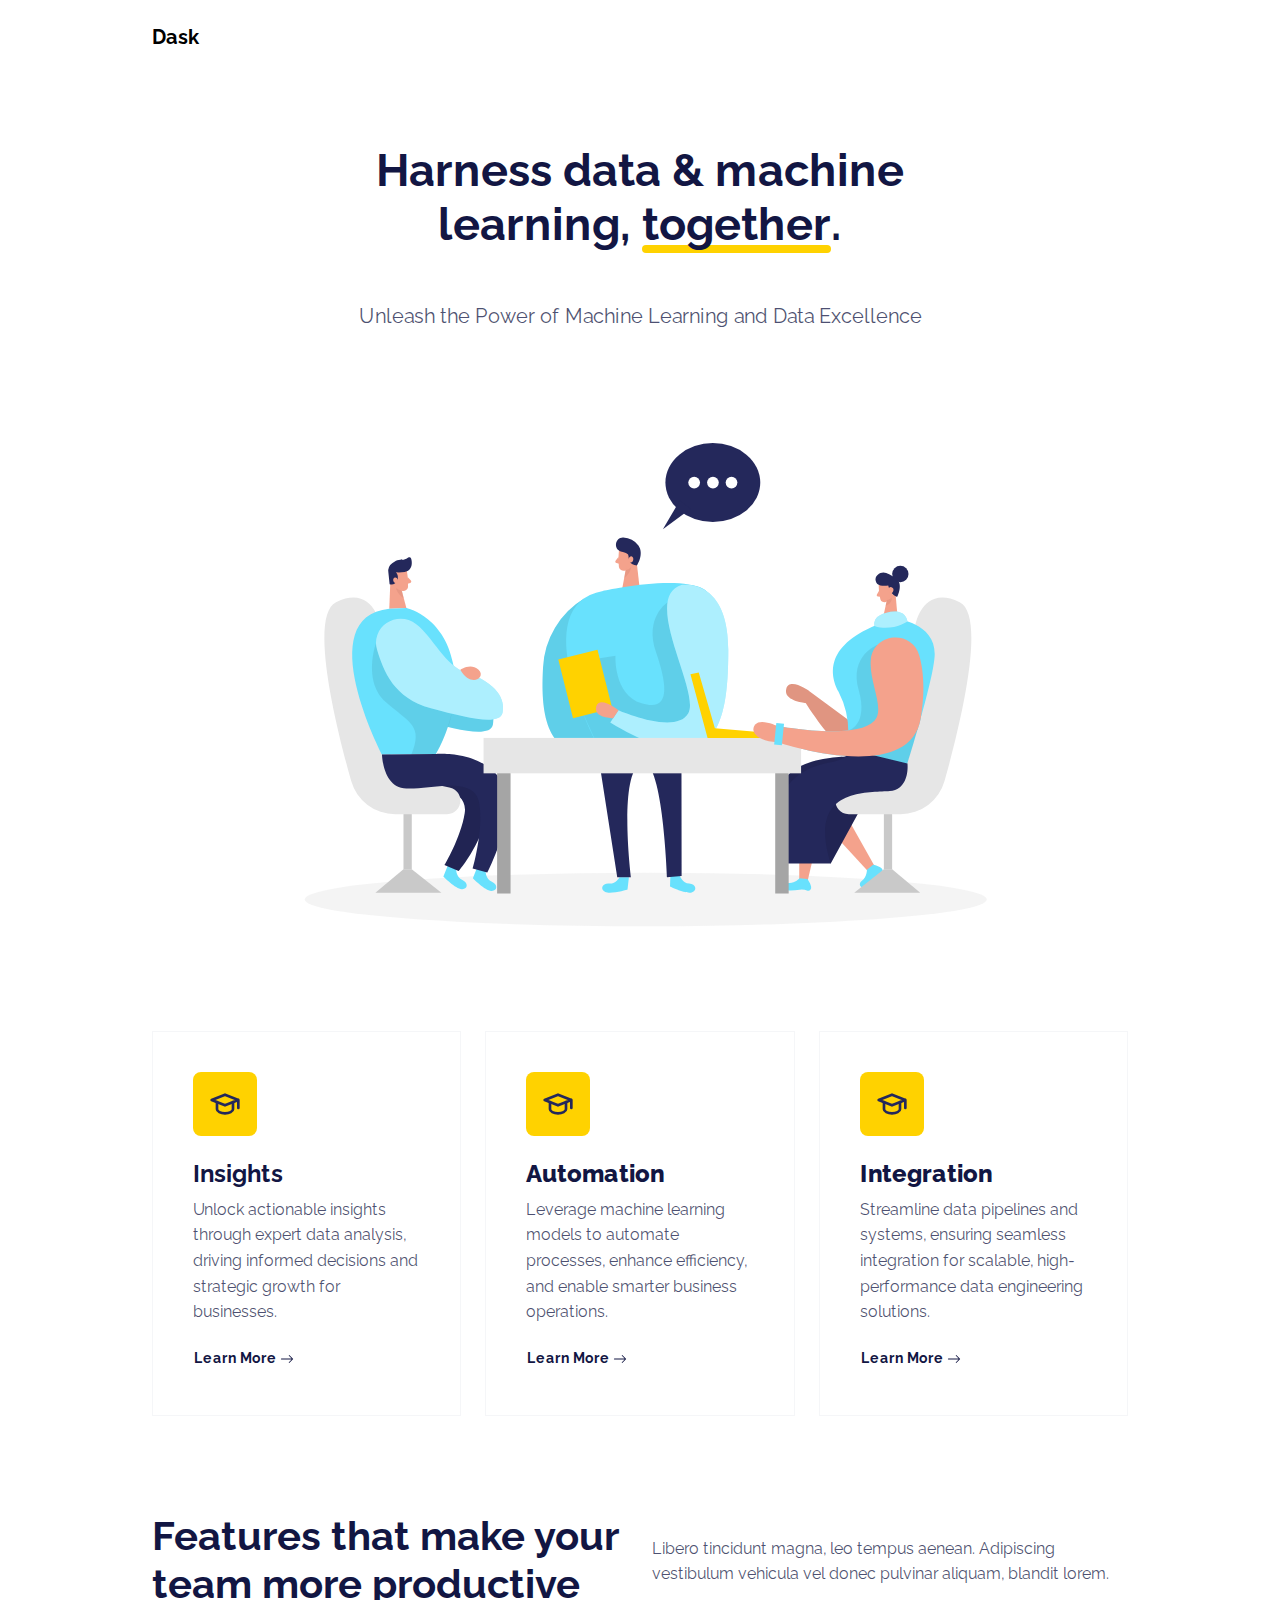
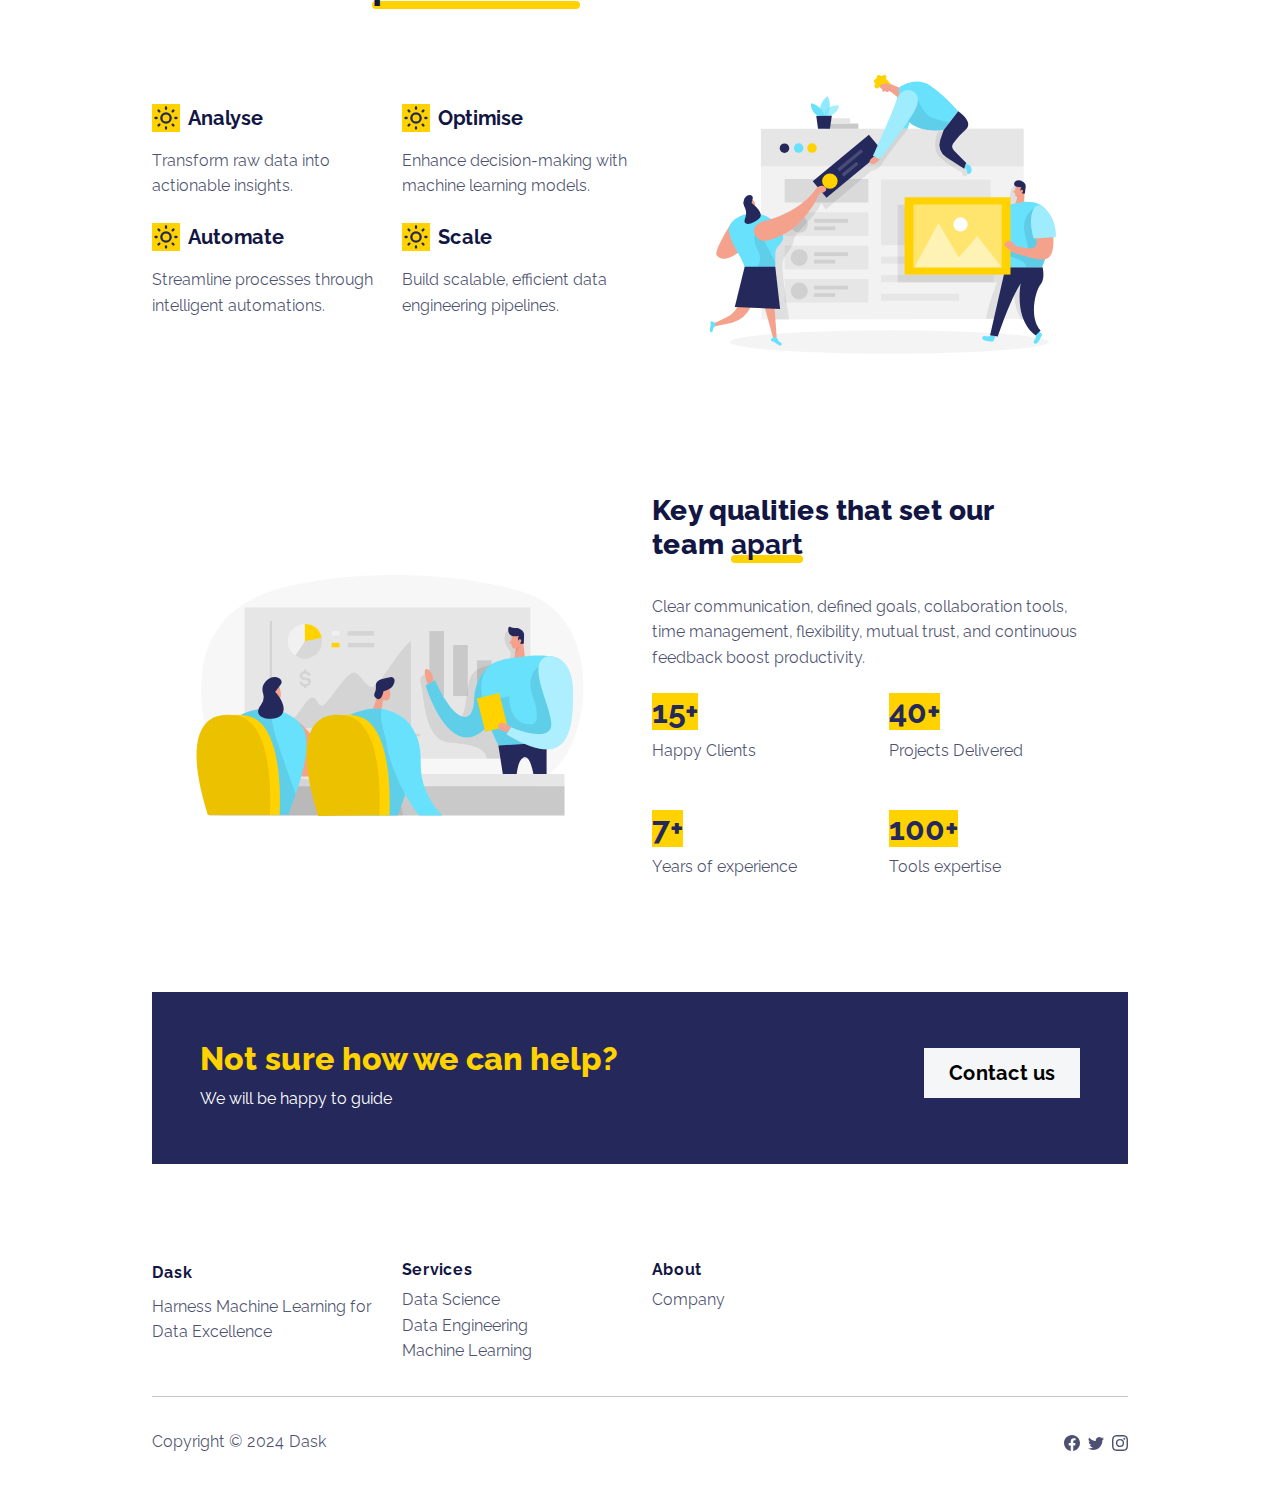
==== index.html @ c89686bf "Second update" ====
<!DOCTYPE html><html data-bs-theme="light" lang="en"><head><meta charset="utf-8"><meta name="viewport" content="width=device-width, initial-scale=1.0, shrink-to-fit=no"><title>Home - Dask</title><link rel="stylesheet" href="/assets/bootstrap/css/bootstrap.min.css?h=91180125d193e45e653b99b7314045c4"><link rel="stylesheet" href="/assets/css/styles.min.css?h=7d6d770b33046041656bd844054f099e"></head><body><!-- Start: Navbar Centered Links --><nav class="navbar navbar-expand-md fixed-top navbar-shrink py-3" id="mainNav"><div class="container"><a class="navbar-brand d-flex align-items-center" href="/"><span>Dask</span></a><button data-bs-toggle="collapse" class="navbar-toggler" data-bs-target="#navcol-1"><span class="visually-hidden">Toggle navigation</span><span class="navbar-toggler-icon"></span></button><div class="collapse navbar-collapse" id="navcol-1"><ul class="navbar-nav mx-auto"><li class="nav-item"></li><li class="nav-item"></li><li class="nav-item"></li><li class="nav-item"></li></ul></div></div></nav><!-- End: Navbar Centered Links --><header class="pt-5"><!-- Start: Hero Clean Reverse --><div class="container pt-4 pt-xl-5"><div class="row pt-5"><div class="col-md-8 text-center text-md-start mx-auto"><div class="text-center"><h1 class="display-4 fw-bold mb-5" style="font-size: 45px;">Harness data &amp; machine learning,&nbsp;<span class="underline">together</span>.</h1><p class="fs-5 text-muted mb-5"><span style="color: var(--bs-secondary-color);">Unleash the Power of Machine Learning and Data Excellence</span></p></div></div><div class="col-12 col-lg-10 mx-auto"><div class="text-center position-relative"><img class="img-fluid" src="/assets/img/illustrations/meeting.svg?h=c663f8d8c612bee13c84963c242e37c8" style="width: 800px;"></div></div></div></div><!-- End: Hero Clean Reverse --></header><section><!-- Start: Features Centered Icons --><div class="container py-4 py-xl-5"><div class="row gy-4 row-cols-1 row-cols-md-2 row-cols-lg-3"><div class="col"><div class="card border-light border-1 d-flex justify-content-center p-4"><div class="card-body"><div class="bs-icon-lg bs-icon-rounded bs-icon-secondary d-flex flex-shrink-0 justify-content-center align-items-center d-inline-block mb-4 bs-icon"><svg xmlns="http://www.w3.org/2000/svg" width="1em" height="1em" viewBox="0 0 24 24" stroke-width="2" stroke="currentColor" fill="none" stroke-linecap="round" stroke-linejoin="round" class="icon icon-tabler icon-tabler-school">
  <path stroke="none" d="M0 0h24v24H0z" fill="none"></path>
  <path d="M22 9l-10 -4l-10 4l10 4l10 -4v6"></path>
  <path d="M6 10.6v5.4a6 3 0 0 0 12 0v-5.4"></path>
</svg></div><div><h4 class="fw-bold">Insights</h4><p class="text-muted">Unlock actionable insights through expert data analysis, driving informed decisions and strategic growth for businesses.</p><button class="btn btn-sm px-0" type="button">Learn More&nbsp;<svg xmlns="http://www.w3.org/2000/svg" width="1em" height="1em" fill="currentColor" viewBox="0 0 16 16" class="bi bi-arrow-right">
  <path fill-rule="evenodd" d="M1 8a.5.5 0 0 1 .5-.5h11.793l-3.147-3.146a.5.5 0 0 1 .708-.708l4 4a.5.5 0 0 1 0 .708l-4 4a.5.5 0 0 1-.708-.708L13.293 8.5H1.5A.5.5 0 0 1 1 8"></path>
</svg><br></button></div></div></div></div><div class="col"><div class="card border-light border-1 d-flex justify-content-center p-4"><div class="card-body"><div class="bs-icon-lg bs-icon-rounded bs-icon-secondary d-flex flex-shrink-0 justify-content-center align-items-center d-inline-block mb-4 bs-icon"><svg xmlns="http://www.w3.org/2000/svg" width="1em" height="1em" viewBox="0 0 24 24" stroke-width="2" stroke="currentColor" fill="none" stroke-linecap="round" stroke-linejoin="round" class="icon icon-tabler icon-tabler-school">
  <path stroke="none" d="M0 0h24v24H0z" fill="none"></path>
  <path d="M22 9l-10 -4l-10 4l10 4l10 -4v6"></path>
  <path d="M6 10.6v5.4a6 3 0 0 0 12 0v-5.4"></path>
</svg></div><div><h4 class="fw-bold"><strong>Automation</strong></h4><p class="text-muted">Leverage machine learning models to automate processes, enhance efficiency, and enable smarter business operations.</p><button class="btn btn-sm px-0" type="button">Learn More&nbsp;<svg xmlns="http://www.w3.org/2000/svg" width="1em" height="1em" fill="currentColor" viewBox="0 0 16 16" class="bi bi-arrow-right">
  <path fill-rule="evenodd" d="M1 8a.5.5 0 0 1 .5-.5h11.793l-3.147-3.146a.5.5 0 0 1 .708-.708l4 4a.5.5 0 0 1 0 .708l-4 4a.5.5 0 0 1-.708-.708L13.293 8.5H1.5A.5.5 0 0 1 1 8"></path>
</svg><br></button></div></div></div></div><div class="col"><div class="card border-light border-1 d-flex justify-content-center p-4"><div class="card-body"><div class="bs-icon-lg bs-icon-rounded bs-icon-secondary d-flex flex-shrink-0 justify-content-center align-items-center d-inline-block mb-4 bs-icon"><svg xmlns="http://www.w3.org/2000/svg" width="1em" height="1em" viewBox="0 0 24 24" stroke-width="2" stroke="currentColor" fill="none" stroke-linecap="round" stroke-linejoin="round" class="icon icon-tabler icon-tabler-school">
  <path stroke="none" d="M0 0h24v24H0z" fill="none"></path>
  <path d="M22 9l-10 -4l-10 4l10 4l10 -4v6"></path>
  <path d="M6 10.6v5.4a6 3 0 0 0 12 0v-5.4"></path>
</svg></div><div><h4 class="fw-bold"><strong>Integration</strong></h4><p class="text-muted">Streamline data pipelines and systems, ensuring seamless integration for scalable, high-performance data engineering solutions.</p><button class="btn btn-sm px-0" type="button">Learn More&nbsp;<svg xmlns="http://www.w3.org/2000/svg" width="1em" height="1em" fill="currentColor" viewBox="0 0 16 16" class="bi bi-arrow-right">
  <path fill-rule="evenodd" d="M1 8a.5.5 0 0 1 .5-.5h11.793l-3.147-3.146a.5.5 0 0 1 .708-.708l4 4a.5.5 0 0 1 0 .708l-4 4a.5.5 0 0 1-.708-.708L13.293 8.5H1.5A.5.5 0 0 1 1 8"></path>
</svg><br></button></div></div></div></div></div></div><!-- End: Features Centered Icons --></section><section><!-- Start: Hero Clean Reverse --><div class="container py-4 py-xl-5"><div class="row"><div class="col-md-6"><h3 class="display-6 fw-bold pb-md-4">Features that make your team more&nbsp;<span class="underline">productive</span></h3></div><div class="col-md-6 pt-4"><p class="text-muted mb-4">Libero tincidunt magna, leo tempus aenean. Adipiscing vestibulum vehicula vel donec pulvinar aliquam, blandit lorem.</p></div></div><div class="row gy-4 gy-md-0"><div class="col-md-6 d-flex d-sm-flex d-md-flex justify-content-center align-items-center justify-content-md-start align-items-md-center justify-content-xl-center"><div><div class="row gy-2 row-cols-1 row-cols-sm-2"><div class="col text-center text-md-start"><div class="d-flex justify-content-center align-items-center justify-content-md-start"><svg xmlns="http://www.w3.org/2000/svg" width="1em" height="1em" viewBox="0 0 24 24" stroke-width="2" stroke="currentColor" fill="none" stroke-linecap="round" stroke-linejoin="round" class="icon icon-tabler icon-tabler-sun fs-3 text-primary bg-secondary">
  <path stroke="none" d="M0 0h24v24H0z" fill="none"></path>
  <path d="M12 12m-4 0a4 4 0 1 0 8 0a4 4 0 1 0 -8 0"></path>
  <path d="M3 12h1m8 -9v1m8 8h1m-9 8v1m-6.4 -15.4l.7 .7m12.1 -.7l-.7 .7m0 11.4l.7 .7m-12.1 -.7l-.7 .7"></path>
</svg><h5 class="fw-bold mb-0 ms-2">Analyse</h5></div><p class="text-muted my-3">Transform raw data into actionable insights.</p></div><div class="col text-center text-md-start"><div class="d-flex justify-content-center align-items-center justify-content-md-start"><svg xmlns="http://www.w3.org/2000/svg" width="1em" height="1em" viewBox="0 0 24 24" stroke-width="2" stroke="currentColor" fill="none" stroke-linecap="round" stroke-linejoin="round" class="icon icon-tabler icon-tabler-sun fs-3 text-primary bg-secondary">
  <path stroke="none" d="M0 0h24v24H0z" fill="none"></path>
  <path d="M12 12m-4 0a4 4 0 1 0 8 0a4 4 0 1 0 -8 0"></path>
  <path d="M3 12h1m8 -9v1m8 8h1m-9 8v1m-6.4 -15.4l.7 .7m12.1 -.7l-.7 .7m0 11.4l.7 .7m-12.1 -.7l-.7 .7"></path>
</svg><h5 class="fw-bold mb-0 ms-2">Optimise</h5></div><p class="text-muted my-3">Enhance decision-making with machine learning models.</p></div><div class="col text-center text-md-start"><div class="d-flex justify-content-center align-items-center justify-content-md-start"><svg xmlns="http://www.w3.org/2000/svg" width="1em" height="1em" viewBox="0 0 24 24" stroke-width="2" stroke="currentColor" fill="none" stroke-linecap="round" stroke-linejoin="round" class="icon icon-tabler icon-tabler-sun fs-3 text-primary bg-secondary">
  <path stroke="none" d="M0 0h24v24H0z" fill="none"></path>
  <path d="M12 12m-4 0a4 4 0 1 0 8 0a4 4 0 1 0 -8 0"></path>
  <path d="M3 12h1m8 -9v1m8 8h1m-9 8v1m-6.4 -15.4l.7 .7m12.1 -.7l-.7 .7m0 11.4l.7 .7m-12.1 -.7l-.7 .7"></path>
</svg><h5 class="fw-bold mb-0 ms-2">Automate</h5></div><p class="text-muted my-3">Streamline processes through intelligent automations.</p></div><div class="col text-center text-md-start"><div class="d-flex justify-content-center align-items-center justify-content-md-start"><svg xmlns="http://www.w3.org/2000/svg" width="1em" height="1em" viewBox="0 0 24 24" stroke-width="2" stroke="currentColor" fill="none" stroke-linecap="round" stroke-linejoin="round" class="icon icon-tabler icon-tabler-sun fs-3 text-primary bg-secondary">
  <path stroke="none" d="M0 0h24v24H0z" fill="none"></path>
  <path d="M12 12m-4 0a4 4 0 1 0 8 0a4 4 0 1 0 -8 0"></path>
  <path d="M3 12h1m8 -9v1m8 8h1m-9 8v1m-6.4 -15.4l.7 .7m12.1 -.7l-.7 .7m0 11.4l.7 .7m-12.1 -.7l-.7 .7"></path>
</svg><h5 class="fw-bold mb-0 ms-2">Scale</h5></div><p class="text-muted my-3">Build scalable, efficient data engineering pipelines.</p></div></div></div></div><div class="col-md-6 order-first order-md-last"><div><img class="rounded img-fluid w-100 fit-cover" style="min-height: 300px;" src="/assets/img/illustrations/teamwork.svg?h=c9d16670db4191bc86105dabde77d312"></div></div></div></div><!-- End: Hero Clean Reverse --></section><section><!-- Start: Hero Clean Reverse --><div class="container py-4 py-xl-5"><div class="row gy-4 gy-md-0"><div class="col-md-6 text-center text-md-start d-flex d-sm-flex d-md-flex justify-content-center align-items-center justify-content-md-start align-items-md-center justify-content-xl-center"><div><img class="rounded img-fluid fit-cover" style="min-height: 300px;" src="/assets/img/illustrations/presentation.svg?h=a949db52f9d6c50dd266e4eb5044d95a" width="800"></div></div><div class="col"><div style="max-width: 450px;"><h3 class="fw-bold pb-md-4"><strong>Key qualities that set our team&nbsp;</strong><span class="underline">apart</span></h3><p class="text-muted py-4 py-md-0">Clear communication, defined goals, collaboration tools, time management, flexibility, mutual trust, and continuous feedback boost productivity.</p><div class="row gy-4 row-cols-2 row-cols-md-2"><div class="col"><div><span class="fs-2 fw-bold text-primary bg-secondary">15+</span><p class="fw-normal text-muted">Happy Clients</p></div></div><div class="col"><div><span class="fs-2 fw-bold text-primary bg-secondary">40+</span><p class="fw-normal text-muted">Projects Delivered</p></div></div><div class="col"><div><span class="fs-2 fw-bold text-primary bg-secondary">7+</span><p class="fw-normal text-muted">Years of experience</p></div></div><div class="col"><div><span class="fs-2 fw-bold text-primary bg-secondary">100+</span><p class="fw-normal text-muted">Tools expertise</p></div></div></div></div></div></div></div><!-- End: Hero Clean Reverse --></section><!-- Start: Contact Us Banner --><section class="py-4 py-xl-5"><div class="container"><div class="text-white bg-primary border rounded border-0 border-primary d-flex flex-column justify-content-between flex-lg-row p-4 p-md-5"><div class="pb-2 pb-lg-1"><h2 class="fw-bold text-secondary mb-2"><strong><span style="color: rgba(var(--bs-secondary-rgb), var(--bs-text-opacity));">Not sure how we can help?</span></strong></h2><p class="mb-0">We will be happy to guide</p></div><div class="my-2"><a class="btn btn-light fs-5 py-2 px-4" role="button" href="/contacts.html">Contact us</a></div></div></div></section><!-- End: Contact Us Banner --><!-- Start: Footer Multi Column --><footer><div class="container py-4 py-lg-5"><div class="row row-cols-2 row-cols-md-4"><!-- Start: Social Icons --><div class="col-12 col-md-3"><div class="fw-bold d-flex align-items-center mb-2"><span>Dask</span></div><p class="text-muted"><span style="color: var(--bs-secondary-color);">Harness Machine Learning for Data Excellence</span></p></div><!-- End: Social Icons --><!-- Start: Services --><div class="col-sm-4 col-md-3 text-lg-start d-flex flex-column"><h3 class="fs-6 fw-bold">Services</h3><ul class="list-unstyled"><li><a href="#">Data Science</a></li><li><a href="#">Data Engineering</a></li><li><a href="#"><span style="color: var(--bs-secondary-color);">Machine Learning</span></a></li></ul></div><!-- End: Services --><!-- Start: About --><div class="col-sm-4 col-md-3 text-lg-start d-flex flex-column"><h3 class="fs-6 fw-bold">About</h3><ul class="list-unstyled"><li><a href="#">Company</a></li><li></li><li></li></ul></div><!-- End: About --></div><hr><div class="text-muted d-flex justify-content-between align-items-center pt-3"><p class="mb-0">Copyright © 2024 Dask</p><ul class="list-inline mb-0"><li class="list-inline-item"><svg xmlns="http://www.w3.org/2000/svg" width="1em" height="1em" fill="currentColor" viewBox="0 0 16 16" class="bi bi-facebook">
  <path d="M16 8.049c0-4.446-3.582-8.05-8-8.05C3.58 0-.002 3.603-.002 8.05c0 4.017 2.926 7.347 6.75 7.951v-5.625h-2.03V8.05H6.75V6.275c0-2.017 1.195-3.131 3.022-3.131.876 0 1.791.157 1.791.157v1.98h-1.009c-.993 0-1.303.621-1.303 1.258v1.51h2.218l-.354 2.326H9.25V16c3.824-.604 6.75-3.934 6.75-7.951"></path>
</svg></li><li class="list-inline-item"><svg xmlns="http://www.w3.org/2000/svg" width="1em" height="1em" fill="currentColor" viewBox="0 0 16 16" class="bi bi-twitter">
  <path d="M5.026 15c6.038 0 9.341-5.003 9.341-9.334 0-.14 0-.282-.006-.422A6.685 6.685 0 0 0 16 3.542a6.658 6.658 0 0 1-1.889.518 3.301 3.301 0 0 0 1.447-1.817 6.533 6.533 0 0 1-2.087.793A3.286 3.286 0 0 0 7.875 6.03a9.325 9.325 0 0 1-6.767-3.429 3.289 3.289 0 0 0 1.018 4.382A3.323 3.323 0 0 1 .64 6.575v.045a3.288 3.288 0 0 0 2.632 3.218 3.203 3.203 0 0 1-.865.115 3.23 3.23 0 0 1-.614-.057 3.283 3.283 0 0 0 3.067 2.277A6.588 6.588 0 0 1 .78 13.58a6.32 6.32 0 0 1-.78-.045A9.344 9.344 0 0 0 5.026 15"></path>
</svg></li><li class="list-inline-item"><svg xmlns="http://www.w3.org/2000/svg" width="1em" height="1em" fill="currentColor" viewBox="0 0 16 16" class="bi bi-instagram">
  <path d="M8 0C5.829 0 5.556.01 4.703.048 3.85.088 3.269.222 2.76.42a3.917 3.917 0 0 0-1.417.923A3.927 3.927 0 0 0 .42 2.76C.222 3.268.087 3.85.048 4.7.01 5.555 0 5.827 0 8.001c0 2.172.01 2.444.048 3.297.04.852.174 1.433.372 1.942.205.526.478.972.923 1.417.444.445.89.719 1.416.923.51.198 1.09.333 1.942.372C5.555 15.99 5.827 16 8 16s2.444-.01 3.298-.048c.851-.04 1.434-.174 1.943-.372a3.916 3.916 0 0 0 1.416-.923c.445-.445.718-.891.923-1.417.197-.509.332-1.09.372-1.942C15.99 10.445 16 10.173 16 8s-.01-2.445-.048-3.299c-.04-.851-.175-1.433-.372-1.941a3.926 3.926 0 0 0-.923-1.417A3.911 3.911 0 0 0 13.24.42c-.51-.198-1.092-.333-1.943-.372C10.443.01 10.172 0 7.998 0h.003zm-.717 1.442h.718c2.136 0 2.389.007 3.232.046.78.035 1.204.166 1.486.275.373.145.64.319.92.599.28.28.453.546.598.92.11.281.24.705.275 1.485.039.843.047 1.096.047 3.231s-.008 2.389-.047 3.232c-.035.78-.166 1.203-.275 1.485a2.47 2.47 0 0 1-.599.919c-.28.28-.546.453-.92.598-.28.11-.704.24-1.485.276-.843.038-1.096.047-3.232.047s-2.39-.009-3.233-.047c-.78-.036-1.203-.166-1.485-.276a2.478 2.478 0 0 1-.92-.598 2.48 2.48 0 0 1-.6-.92c-.109-.281-.24-.705-.275-1.485-.038-.843-.046-1.096-.046-3.233 0-2.136.008-2.388.046-3.231.036-.78.166-1.204.276-1.486.145-.373.319-.64.599-.92.28-.28.546-.453.92-.598.282-.11.705-.24 1.485-.276.738-.034 1.024-.044 2.515-.045v.002zm4.988 1.328a.96.96 0 1 0 0 1.92.96.96 0 0 0 0-1.92zm-4.27 1.122a4.109 4.109 0 1 0 0 8.217 4.109 4.109 0 0 0 0-8.217zm0 1.441a2.667 2.667 0 1 1 0 5.334 2.667 2.667 0 0 1 0-5.334"></path>
</svg></li></ul></div></div></footer><!-- End: Footer Multi Column --><script src="https://cdn.jsdelivr.net/npm/bootstrap@5.3.3/dist/js/bootstrap.bundle.min.js"></script><script src="/assets/js/script.min.js?h=4b1f99f2e8ff6ac8a7c04891f6b7129c"></script></body></html>
---- assets/css/styles.min.css ----
@font-face{font-family:Raleway;src:url(/assets/fonts/Raleway-dde0a5f33948c7e0adf4a3040e0b81d0.woff2?h=95c64eb589159071fff4b745cbb53df4) format('woff2');font-weight:300;font-style:italic;font-display:swap;unicode-range:U+0460-052F,U+1C80-1C88,U+20B4,U+2DE0-2DFF,U+A640-A69F,U+FE2E-FE2F}@font-face{font-family:Raleway;src:url(/assets/fonts/Raleway-ef80d2eb6aab5f64980be28a55bb08e4.woff2?h=95c64eb589159071fff4b745cbb53df4) format('woff2');font-weight:300;font-style:italic;font-display:swap;unicode-range:U+0301,U+0400-045F,U+0490-0491,U+04B0-04B1,U+2116}@font-face{font-family:Raleway;src:url(/assets/fonts/Raleway-5e57b7ddef191a06a9b93fe8c28ac018.woff2?h=95c64eb589159071fff4b745cbb53df4) format('woff2');font-weight:300;font-style:italic;font-display:swap;unicode-range:U+0102-0103,U+0110-0111,U+0128-0129,U+0168-0169,U+01A0-01A1,U+01AF-01B0,U+0300-0301,U+0303-0304,U+0308-0309,U+0323,U+0329,U+1EA0-1EF9,U+20AB}@font-face{font-family:Raleway;src:url(/assets/fonts/Raleway-e8150294564d46f778cd57ee76a365aa.woff2?h=95c64eb589159071fff4b745cbb53df4) format('woff2');font-weight:300;font-style:italic;font-display:swap;unicode-range:U+0100-02AF,U+0304,U+0308,U+0329,U+1E00-1E9F,U+1EF2-1EFF,U+2020,U+20A0-20AB,U+20AD-20C0,U+2113,U+2C60-2C7F,U+A720-A7FF}@font-face{font-family:Raleway;src:url(/assets/fonts/Raleway-b8650170de39881807ede1fb56bf8672.woff2?h=95c64eb589159071fff4b745cbb53df4) format('woff2');font-weight:300;font-style:italic;font-display:swap;unicode-range:U+0000-00FF,U+0131,U+0152-0153,U+02BB-02BC,U+02C6,U+02DA,U+02DC,U+0304,U+0308,U+0329,U+2000-206F,U+2074,U+20AC,U+2122,U+2191,U+2193,U+2212,U+2215,U+FEFF,U+FFFD}@font-face{font-family:Raleway;src:url(/assets/fonts/Raleway-dde0a5f33948c7e0adf4a3040e0b81d0.woff2?h=95c64eb589159071fff4b745cbb53df4) format('woff2');font-weight:400;font-style:italic;font-display:swap;unicode-range:U+0460-052F,U+1C80-1C88,U+20B4,U+2DE0-2DFF,U+A640-A69F,U+FE2E-FE2F}@font-face{font-family:Raleway;src:url(/assets/fonts/Raleway-ef80d2eb6aab5f64980be28a55bb08e4.woff2?h=95c64eb589159071fff4b745cbb53df4) format('woff2');font-weight:400;font-style:italic;font-display:swap;unicode-range:U+0301,U+0400-045F,U+0490-0491,U+04B0-04B1,U+2116}@font-face{font-family:Raleway;src:url(/assets/fonts/Raleway-5e57b7ddef191a06a9b93fe8c28ac018.woff2?h=95c64eb589159071fff4b745cbb53df4) format('woff2');font-weight:400;font-style:italic;font-display:swap;unicode-range:U+0102-0103,U+0110-0111,U+0128-0129,U+0168-0169,U+01A0-01A1,U+01AF-01B0,U+0300-0301,U+0303-0304,U+0308-0309,U+0323,U+0329,U+1EA0-1EF9,U+20AB}@font-face{font-family:Raleway;src:url(/assets/fonts/Raleway-e8150294564d46f778cd57ee76a365aa.woff2?h=95c64eb589159071fff4b745cbb53df4) format('woff2');font-weight:400;font-style:italic;font-display:swap;unicode-range:U+0100-02AF,U+0304,U+0308,U+0329,U+1E00-1E9F,U+1EF2-1EFF,U+2020,U+20A0-20AB,U+20AD-20C0,U+2113,U+2C60-2C7F,U+A720-A7FF}@font-face{font-family:Raleway;src:url(/assets/fonts/Raleway-b8650170de39881807ede1fb56bf8672.woff2?h=95c64eb589159071fff4b745cbb53df4) format('woff2');font-weight:400;font-style:italic;font-display:swap;unicode-range:U+0000-00FF,U+0131,U+0152-0153,U+02BB-02BC,U+02C6,U+02DA,U+02DC,U+0304,U+0308,U+0329,U+2000-206F,U+2074,U+20AC,U+2122,U+2191,U+2193,U+2212,U+2215,U+FEFF,U+FFFD}@font-face{font-family:Raleway;src:url(/assets/fonts/Raleway-dde0a5f33948c7e0adf4a3040e0b81d0.woff2?h=95c64eb589159071fff4b745cbb53df4) format('woff2');font-weight:600;font-style:italic;font-display:swap;unicode-range:U+0460-052F,U+1C80-1C88,U+20B4,U+2DE0-2DFF,U+A640-A69F,U+FE2E-FE2F}@font-face{font-family:Raleway;src:url(/assets/fonts/Raleway-ef80d2eb6aab5f64980be28a55bb08e4.woff2?h=95c64eb589159071fff4b745cbb53df4) format('woff2');font-weight:600;font-style:italic;font-display:swap;unicode-range:U+0301,U+0400-045F,U+0490-0491,U+04B0-04B1,U+2116}@font-face{font-family:Raleway;src:url(/assets/fonts/Raleway-5e57b7ddef191a06a9b93fe8c28ac018.woff2?h=95c64eb589159071fff4b745cbb53df4) format('woff2');font-weight:600;font-style:italic;font-display:swap;unicode-range:U+0102-0103,U+0110-0111,U+0128-0129,U+0168-0169,U+01A0-01A1,U+01AF-01B0,U+0300-0301,U+0303-0304,U+0308-0309,U+0323,U+0329,U+1EA0-1EF9,U+20AB}@font-face{font-family:Raleway;src:url(/assets/fonts/Raleway-e8150294564d46f778cd57ee76a365aa.woff2?h=95c64eb589159071fff4b745cbb53df4) format('woff2');font-weight:600;font-style:italic;font-display:swap;unicode-range:U+0100-02AF,U+0304,U+0308,U+0329,U+1E00-1E9F,U+1EF2-1EFF,U+2020,U+20A0-20AB,U+20AD-20C0,U+2113,U+2C60-2C7F,U+A720-A7FF}@font-face{font-family:Raleway;src:url(/assets/fonts/Raleway-b8650170de39881807ede1fb56bf8672.woff2?h=95c64eb589159071fff4b745cbb53df4) format('woff2');font-weight:600;font-style:italic;font-display:swap;unicode-range:U+0000-00FF,U+0131,U+0152-0153,U+02BB-02BC,U+02C6,U+02DA,U+02DC,U+0304,U+0308,U+0329,U+2000-206F,U+2074,U+20AC,U+2122,U+2191,U+2193,U+2212,U+2215,U+FEFF,U+FFFD}@font-face{font-family:Raleway;src:url(/assets/fonts/Raleway-dde0a5f33948c7e0adf4a3040e0b81d0.woff2?h=95c64eb589159071fff4b745cbb53df4) format('woff2');font-weight:700;font-style:italic;font-display:swap;unicode-range:U+0460-052F,U+1C80-1C88,U+20B4,U+2DE0-2DFF,U+A640-A69F,U+FE2E-FE2F}@font-face{font-family:Raleway;src:url(/assets/fonts/Raleway-ef80d2eb6aab5f64980be28a55bb08e4.woff2?h=95c64eb589159071fff4b745cbb53df4) format('woff2');font-weight:700;font-style:italic;font-display:swap;unicode-range:U+0301,U+0400-045F,U+0490-0491,U+04B0-04B1,U+2116}@font-face{font-family:Raleway;src:url(/assets/fonts/Raleway-5e57b7ddef191a06a9b93fe8c28ac018.woff2?h=95c64eb589159071fff4b745cbb53df4) format('woff2');font-weight:700;font-style:italic;font-display:swap;unicode-range:U+0102-0103,U+0110-0111,U+0128-0129,U+0168-0169,U+01A0-01A1,U+01AF-01B0,U+0300-0301,U+0303-0304,U+0308-0309,U+0323,U+0329,U+1EA0-1EF9,U+20AB}@font-face{font-family:Raleway;src:url(/assets/fonts/Raleway-e8150294564d46f778cd57ee76a365aa.woff2?h=95c64eb589159071fff4b745cbb53df4) format('woff2');font-weight:700;font-style:italic;font-display:swap;unicode-range:U+0100-02AF,U+0304,U+0308,U+0329,U+1E00-1E9F,U+1EF2-1EFF,U+2020,U+20A0-20AB,U+20AD-20C0,U+2113,U+2C60-2C7F,U+A720-A7FF}@font-face{font-family:Raleway;src:url(/assets/fonts/Raleway-b8650170de39881807ede1fb56bf8672.woff2?h=95c64eb589159071fff4b745cbb53df4) format('woff2');font-weight:700;font-style:italic;font-display:swap;unicode-range:U+0000-00FF,U+0131,U+0152-0153,U+02BB-02BC,U+02C6,U+02DA,U+02DC,U+0304,U+0308,U+0329,U+2000-206F,U+2074,U+20AC,U+2122,U+2191,U+2193,U+2212,U+2215,U+FEFF,U+FFFD}@font-face{font-family:Raleway;src:url(/assets/fonts/Raleway-dde0a5f33948c7e0adf4a3040e0b81d0.woff2?h=95c64eb589159071fff4b745cbb53df4) format('woff2');font-weight:800;font-style:italic;font-display:swap;unicode-range:U+0460-052F,U+1C80-1C88,U+20B4,U+2DE0-2DFF,U+A640-A69F,U+FE2E-FE2F}@font-face{font-family:Raleway;src:url(/assets/fonts/Raleway-ef80d2eb6aab5f64980be28a55bb08e4.woff2?h=95c64eb589159071fff4b745cbb53df4) format('woff2');font-weight:800;font-style:italic;font-display:swap;unicode-range:U+0301,U+0400-045F,U+0490-0491,U+04B0-04B1,U+2116}@font-face{font-family:Raleway;src:url(/assets/fonts/Raleway-5e57b7ddef191a06a9b93fe8c28ac018.woff2?h=95c64eb589159071fff4b745cbb53df4) format('woff2');font-weight:800;font-style:italic;font-display:swap;unicode-range:U+0102-0103,U+0110-0111,U+0128-0129,U+0168-0169,U+01A0-01A1,U+01AF-01B0,U+0300-0301,U+0303-0304,U+0308-0309,U+0323,U+0329,U+1EA0-1EF9,U+20AB}@font-face{font-family:Raleway;src:url(/assets/fonts/Raleway-e8150294564d46f778cd57ee76a365aa.woff2?h=95c64eb589159071fff4b745cbb53df4) format('woff2');font-weight:800;font-style:italic;font-display:swap;unicode-range:U+0100-02AF,U+0304,U+0308,U+0329,U+1E00-1E9F,U+1EF2-1EFF,U+2020,U+20A0-20AB,U+20AD-20C0,U+2113,U+2C60-2C7F,U+A720-A7FF}@font-face{font-family:Raleway;src:url(/assets/fonts/Raleway-b8650170de39881807ede1fb56bf8672.woff2?h=95c64eb589159071fff4b745cbb53df4) format('woff2');font-weight:800;font-style:italic;font-display:swap;unicode-range:U+0000-00FF,U+0131,U+0152-0153,U+02BB-02BC,U+02C6,U+02DA,U+02DC,U+0304,U+0308,U+0329,U+2000-206F,U+2074,U+20AC,U+2122,U+2191,U+2193,U+2212,U+2215,U+FEFF,U+FFFD}@font-face{font-family:Raleway;src:url(/assets/fonts/Raleway-e1b386b0df4b2f63e7fe1a8c29d7875a.woff2?h=95c64eb589159071fff4b745cbb53df4) format('woff2');font-weight:300;font-style:normal;font-display:swap;unicode-range:U+0460-052F,U+1C80-1C88,U+20B4,U+2DE0-2DFF,U+A640-A69F,U+FE2E-FE2F}@font-face{font-family:Raleway;src:url(/assets/fonts/Raleway-b7095f60fc503a0e3b3f117d4d7be061.woff2?h=95c64eb589159071fff4b745cbb53df4) format('woff2');font-weight:300;font-style:normal;font-display:swap;unicode-range:U+0301,U+0400-045F,U+0490-0491,U+04B0-04B1,U+2116}@font-face{font-family:Raleway;src:url(/assets/fonts/Raleway-6a03db82ffd57759923da749706a2d9c.woff2?h=95c64eb589159071fff4b745cbb53df4) format('woff2');font-weight:300;font-style:normal;font-display:swap;unicode-range:U+0102-0103,U+0110-0111,U+0128-0129,U+0168-0169,U+01A0-01A1,U+01AF-01B0,U+0300-0301,U+0303-0304,U+0308-0309,U+0323,U+0329,U+1EA0-1EF9,U+20AB}@font-face{font-family:Raleway;src:url(/assets/fonts/Raleway-55b658d43b173b0763691ea482495140.woff2?h=95c64eb589159071fff4b745cbb53df4) format('woff2');font-weight:300;font-style:normal;font-display:swap;unicode-range:U+0100-02AF,U+0304,U+0308,U+0329,U+1E00-1E9F,U+1EF2-1EFF,U+2020,U+20A0-20AB,U+20AD-20C0,U+2113,U+2C60-2C7F,U+A720-A7FF}@font-face{font-family:Raleway;src:url(/assets/fonts/Raleway-32bb5bab870591e1fd7db7beca9b982f.woff2?h=95c64eb589159071fff4b745cbb53df4) format('woff2');font-weight:300;font-style:normal;font-display:swap;unicode-range:U+0000-00FF,U+0131,U+0152-0153,U+02BB-02BC,U+02C6,U+02DA,U+02DC,U+0304,U+0308,U+0329,U+2000-206F,U+2074,U+20AC,U+2122,U+2191,U+2193,U+2212,U+2215,U+FEFF,U+FFFD}@font-face{font-family:Raleway;src:url(/assets/fonts/Raleway-e1b386b0df4b2f63e7fe1a8c29d7875a.woff2?h=95c64eb589159071fff4b745cbb53df4) format('woff2');font-weight:400;font-style:normal;font-display:swap;unicode-range:U+0460-052F,U+1C80-1C88,U+20B4,U+2DE0-2DFF,U+A640-A69F,U+FE2E-FE2F}@font-face{font-family:Raleway;src:url(/assets/fonts/Raleway-b7095f60fc503a0e3b3f117d4d7be061.woff2?h=95c64eb589159071fff4b745cbb53df4) format('woff2');font-weight:400;font-style:normal;font-display:swap;unicode-range:U+0301,U+0400-045F,U+0490-0491,U+04B0-04B1,U+2116}@font-face{font-family:Raleway;src:url(/assets/fonts/Raleway-6a03db82ffd57759923da749706a2d9c.woff2?h=95c64eb589159071fff4b745cbb53df4) format('woff2');font-weight:400;font-style:normal;font-display:swap;unicode-range:U+0102-0103,U+0110-0111,U+0128-0129,U+0168-0169,U+01A0-01A1,U+01AF-01B0,U+0300-0301,U+0303-0304,U+0308-0309,U+0323,U+0329,U+1EA0-1EF9,U+20AB}@font-face{font-family:Raleway;src:url(/assets/fonts/Raleway-55b658d43b173b0763691ea482495140.woff2?h=95c64eb589159071fff4b745cbb53df4) format('woff2');font-weight:400;font-style:normal;font-display:swap;unicode-range:U+0100-02AF,U+0304,U+0308,U+0329,U+1E00-1E9F,U+1EF2-1EFF,U+2020,U+20A0-20AB,U+20AD-20C0,U+2113,U+2C60-2C7F,U+A720-A7FF}@font-face{font-family:Raleway;src:url(/assets/fonts/Raleway-32bb5bab870591e1fd7db7beca9b982f.woff2?h=95c64eb589159071fff4b745cbb53df4) format('woff2');font-weight:400;font-style:normal;font-display:swap;unicode-range:U+0000-00FF,U+0131,U+0152-0153,U+02BB-02BC,U+02C6,U+02DA,U+02DC,U+0304,U+0308,U+0329,U+2000-206F,U+2074,U+20AC,U+2122,U+2191,U+2193,U+2212,U+2215,U+FEFF,U+FFFD}@font-face{font-family:Raleway;src:url(/assets/fonts/Raleway-e1b386b0df4b2f63e7fe1a8c29d7875a.woff2?h=95c64eb589159071fff4b745cbb53df4) format('woff2');font-weight:600;font-style:normal;font-display:swap;unicode-range:U+0460-052F,U+1C80-1C88,U+20B4,U+2DE0-2DFF,U+A640-A69F,U+FE2E-FE2F}@font-face{font-family:Raleway;src:url(/assets/fonts/Raleway-b7095f60fc503a0e3b3f117d4d7be061.woff2?h=95c64eb589159071fff4b745cbb53df4) format('woff2');font-weight:600;font-style:normal;font-display:swap;unicode-range:U+0301,U+0400-045F,U+0490-0491,U+04B0-04B1,U+2116}@font-face{font-family:Raleway;src:url(/assets/fonts/Raleway-6a03db82ffd57759923da749706a2d9c.woff2?h=95c64eb589159071fff4b745cbb53df4) format('woff2');font-weight:600;font-style:normal;font-display:swap;unicode-range:U+0102-0103,U+0110-0111,U+0128-0129,U+0168-0169,U+01A0-01A1,U+01AF-01B0,U+0300-0301,U+0303-0304,U+0308-0309,U+0323,U+0329,U+1EA0-1EF9,U+20AB}@font-face{font-family:Raleway;src:url(/assets/fonts/Raleway-55b658d43b173b0763691ea482495140.woff2?h=95c64eb589159071fff4b745cbb53df4) format('woff2');font-weight:600;font-style:normal;font-display:swap;unicode-range:U+0100-02AF,U+0304,U+0308,U+0329,U+1E00-1E9F,U+1EF2-1EFF,U+2020,U+20A0-20AB,U+20AD-20C0,U+2113,U+2C60-2C7F,U+A720-A7FF}@font-face{font-family:Raleway;src:url(/assets/fonts/Raleway-32bb5bab870591e1fd7db7beca9b982f.woff2?h=95c64eb589159071fff4b745cbb53df4) format('woff2');font-weight:600;font-style:normal;font-display:swap;unicode-range:U+0000-00FF,U+0131,U+0152-0153,U+02BB-02BC,U+02C6,U+02DA,U+02DC,U+0304,U+0308,U+0329,U+2000-206F,U+2074,U+20AC,U+2122,U+2191,U+2193,U+2212,U+2215,U+FEFF,U+FFFD}@font-face{font-family:Raleway;src:url(/assets/fonts/Raleway-e1b386b0df4b2f63e7fe1a8c29d7875a.woff2?h=95c64eb589159071fff4b745cbb53df4) format('woff2');font-weight:700;font-style:normal;font-display:swap;unicode-range:U+0460-052F,U+1C80-1C88,U+20B4,U+2DE0-2DFF,U+A640-A69F,U+FE2E-FE2F}@font-face{font-family:Raleway;src:url(/assets/fonts/Raleway-b7095f60fc503a0e3b3f117d4d7be061.woff2?h=95c64eb589159071fff4b745cbb53df4) format('woff2');font-weight:700;font-style:normal;font-display:swap;unicode-range:U+0301,U+0400-045F,U+0490-0491,U+04B0-04B1,U+2116}@font-face{font-family:Raleway;src:url(/assets/fonts/Raleway-6a03db82ffd57759923da749706a2d9c.woff2?h=95c64eb589159071fff4b745cbb53df4) format('woff2');font-weight:700;font-style:normal;font-display:swap;unicode-range:U+0102-0103,U+0110-0111,U+0128-0129,U+0168-0169,U+01A0-01A1,U+01AF-01B0,U+0300-0301,U+0303-0304,U+0308-0309,U+0323,U+0329,U+1EA0-1EF9,U+20AB}@font-face{font-family:Raleway;src:url(/assets/fonts/Raleway-55b658d43b173b0763691ea482495140.woff2?h=95c64eb589159071fff4b745cbb53df4) format('woff2');font-weight:700;font-style:normal;font-display:swap;unicode-range:U+0100-02AF,U+0304,U+0308,U+0329,U+1E00-1E9F,U+1EF2-1EFF,U+2020,U+20A0-20AB,U+20AD-20C0,U+2113,U+2C60-2C7F,U+A720-A7FF}@font-face{font-family:Raleway;src:url(/assets/fonts/Raleway-32bb5bab870591e1fd7db7beca9b982f.woff2?h=95c64eb589159071fff4b745cbb53df4) format('woff2');font-weight:700;font-style:normal;font-display:swap;unicode-range:U+0000-00FF,U+0131,U+0152-0153,U+02BB-02BC,U+02C6,U+02DA,U+02DC,U+0304,U+0308,U+0329,U+2000-206F,U+2074,U+20AC,U+2122,U+2191,U+2193,U+2212,U+2215,U+FEFF,U+FFFD}@font-face{font-family:Raleway;src:url(/assets/fonts/Raleway-e1b386b0df4b2f63e7fe1a8c29d7875a.woff2?h=95c64eb589159071fff4b745cbb53df4) format('woff2');font-weight:800;font-style:normal;font-display:swap;unicode-range:U+0460-052F,U+1C80-1C88,U+20B4,U+2DE0-2DFF,U+A640-A69F,U+FE2E-FE2F}@font-face{font-family:Raleway;src:url(/assets/fonts/Raleway-b7095f60fc503a0e3b3f117d4d7be061.woff2?h=95c64eb589159071fff4b745cbb53df4) format('woff2');font-weight:800;font-style:normal;font-display:swap;unicode-range:U+0301,U+0400-045F,U+0490-0491,U+04B0-04B1,U+2116}@font-face{font-family:Raleway;src:url(/assets/fonts/Raleway-6a03db82ffd57759923da749706a2d9c.woff2?h=95c64eb589159071fff4b745cbb53df4) format('woff2');font-weight:800;font-style:normal;font-display:swap;unicode-range:U+0102-0103,U+0110-0111,U+0128-0129,U+0168-0169,U+01A0-01A1,U+01AF-01B0,U+0300-0301,U+0303-0304,U+0308-0309,U+0323,U+0329,U+1EA0-1EF9,U+20AB}@font-face{font-family:Raleway;src:url(/assets/fonts/Raleway-55b658d43b173b0763691ea482495140.woff2?h=95c64eb589159071fff4b745cbb53df4) format('woff2');font-weight:800;font-style:normal;font-display:swap;unicode-range:U+0100-02AF,U+0304,U+0308,U+0329,U+1E00-1E9F,U+1EF2-1EFF,U+2020,U+20A0-20AB,U+20AD-20C0,U+2113,U+2C60-2C7F,U+A720-A7FF}@font-face{font-family:Raleway;src:url(/assets/fonts/Raleway-32bb5bab870591e1fd7db7beca9b982f.woff2?h=95c64eb589159071fff4b745cbb53df4) format('woff2');font-weight:800;font-style:normal;font-display:swap;unicode-range:U+0000-00FF,U+0131,U+0152-0153,U+02BB-02BC,U+02C6,U+02DA,U+02DC,U+0304,U+0308,U+0329,U+2000-206F,U+2074,U+20AC,U+2122,U+2191,U+2193,U+2212,U+2215,U+FEFF,U+FFFD}
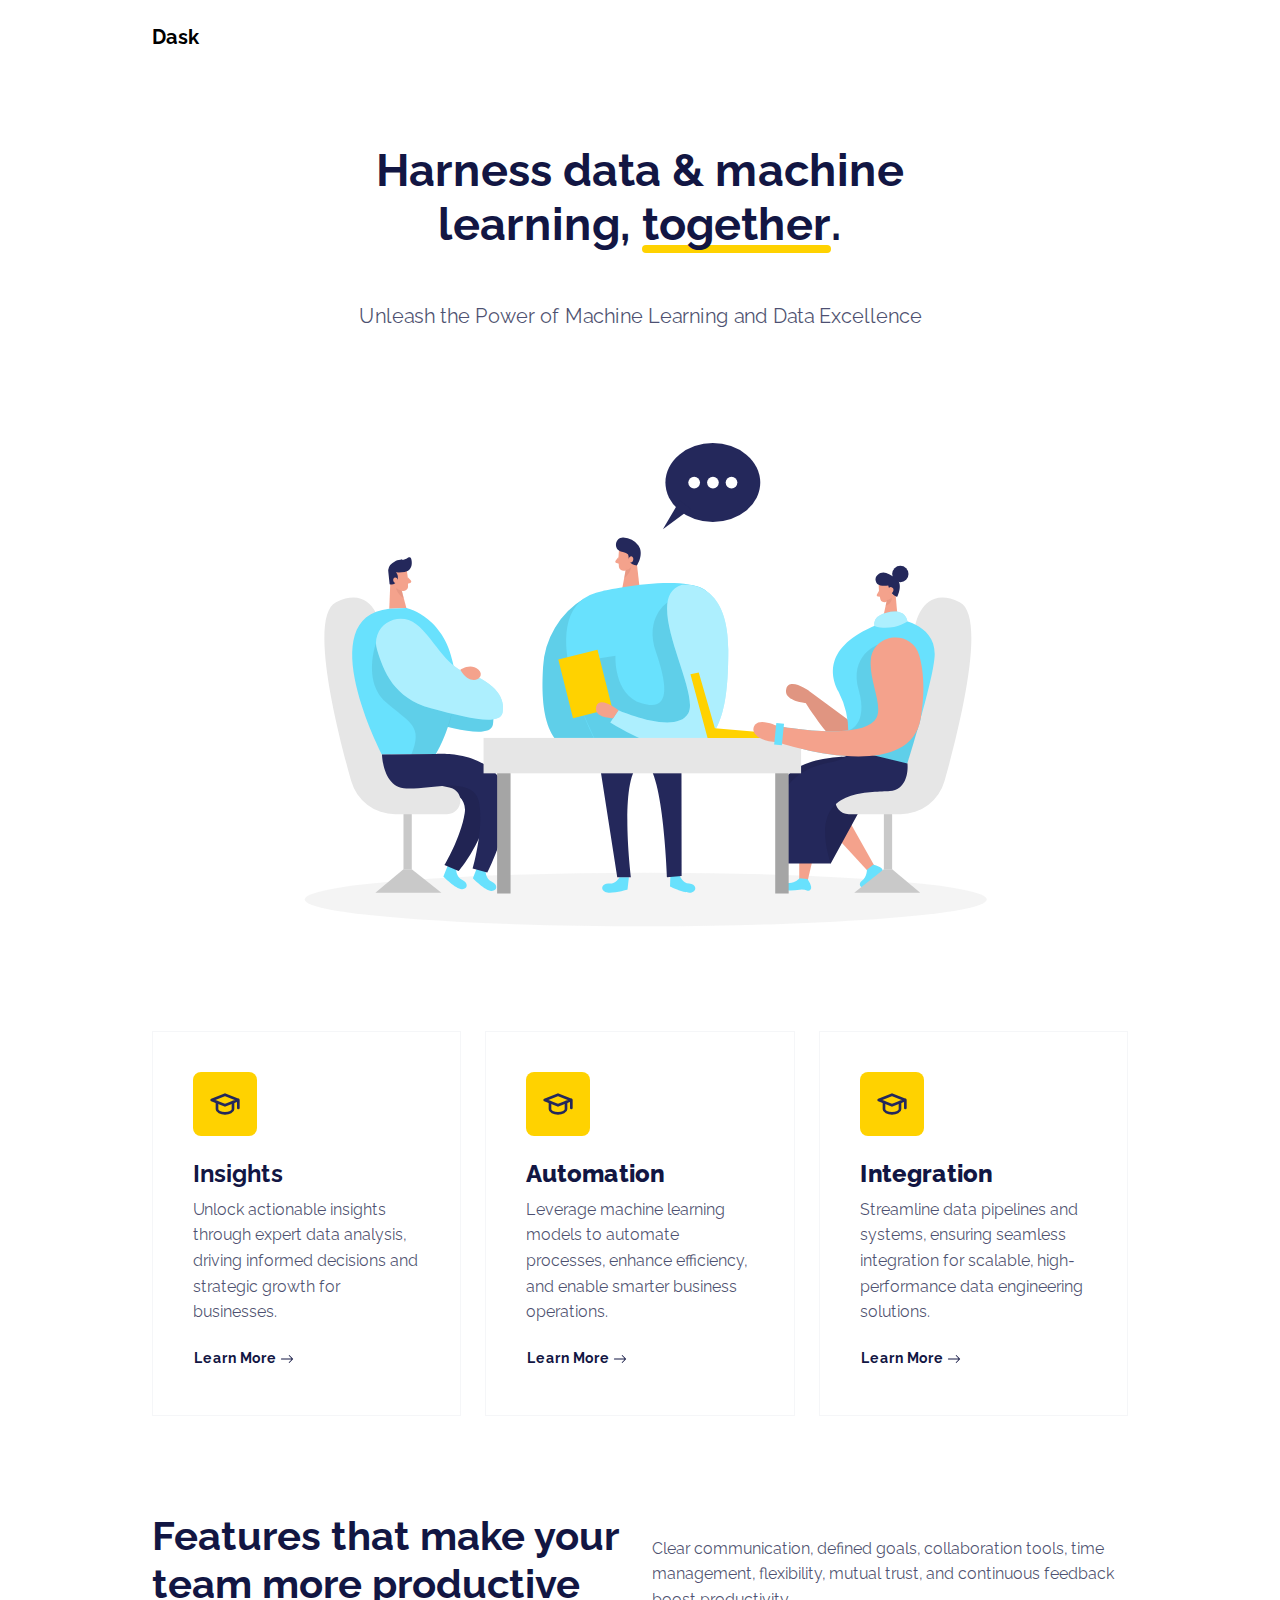
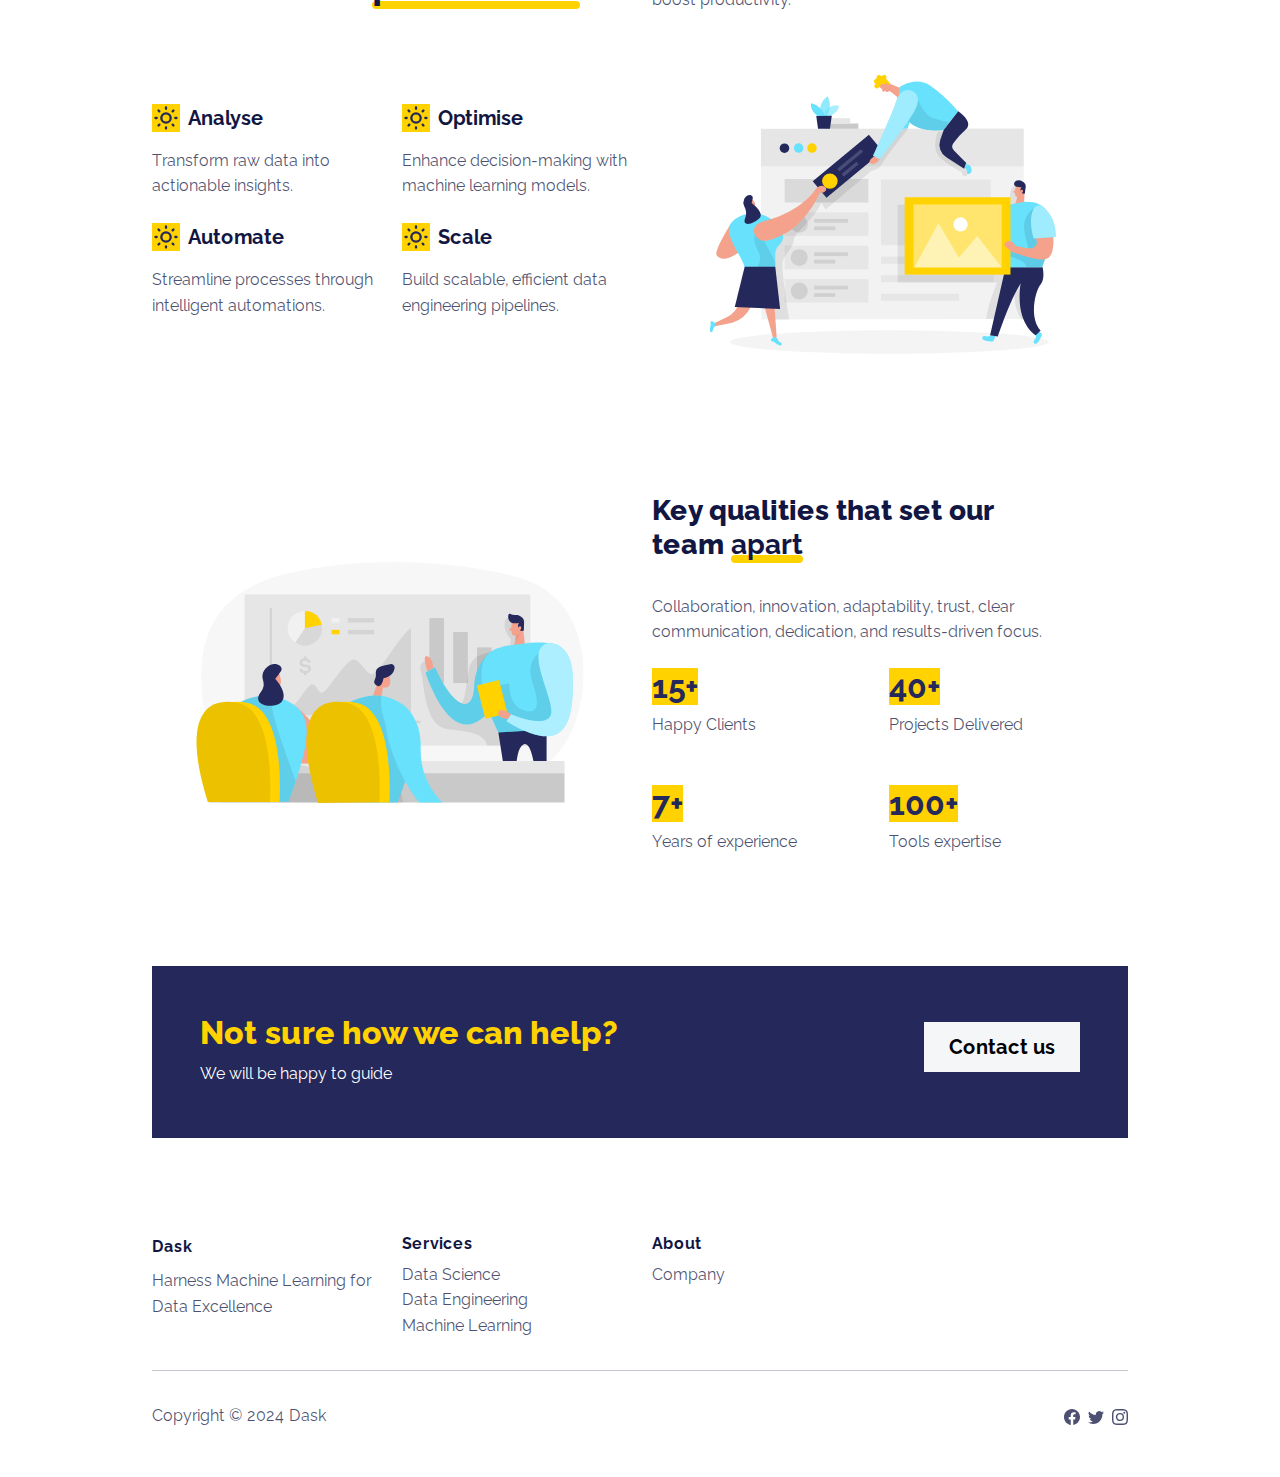
==== commit b268e4ba: "WIP" ====
--- a/index.html
+++ b/index.html
@@ -1,4 +1,4 @@
-<!DOCTYPE html><html data-bs-theme="light" lang="en"><head><meta charset="utf-8"><meta name="viewport" content="width=device-width, initial-scale=1.0, shrink-to-fit=no"><title>Home - Dask</title><link rel="stylesheet" href="/assets/bootstrap/css/bootstrap.min.css?h=91180125d193e45e653b99b7314045c4"><link rel="stylesheet" href="/assets/css/styles.min.css?h=7d6d770b33046041656bd844054f099e"></head><body><!-- Start: Navbar Centered Links --><nav class="navbar navbar-expand-md fixed-top navbar-shrink py-3" id="mainNav"><div class="container"><a class="navbar-brand d-flex align-items-center" href="/"><span>Dask</span></a><button data-bs-toggle="collapse" class="navbar-toggler" data-bs-target="#navcol-1"><span class="visually-hidden">Toggle navigation</span><span class="navbar-toggler-icon"></span></button><div class="collapse navbar-collapse" id="navcol-1"><ul class="navbar-nav mx-auto"><li class="nav-item"></li><li class="nav-item"></li><li class="nav-item"></li><li class="nav-item"></li></ul></div></div></nav><!-- End: Navbar Centered Links --><header class="pt-5"><!-- Start: Hero Clean Reverse --><div class="container pt-4 pt-xl-5"><div class="row pt-5"><div class="col-md-8 text-center text-md-start mx-auto"><div class="text-center"><h1 class="display-4 fw-bold mb-5" style="font-size: 45px;">Harness data &amp; machine learning,&nbsp;<span class="underline">together</span>.</h1><p class="fs-5 text-muted mb-5"><span style="color: var(--bs-secondary-color);">Unleash the Power of Machine Learning and Data Excellence</span></p></div></div><div class="col-12 col-lg-10 mx-auto"><div class="text-center position-relative"><img class="img-fluid" src="/assets/img/illustrations/meeting.svg?h=c663f8d8c612bee13c84963c242e37c8" style="width: 800px;"></div></div></div></div><!-- End: Hero Clean Reverse --></header><section><!-- Start: Features Centered Icons --><div class="container py-4 py-xl-5"><div class="row gy-4 row-cols-1 row-cols-md-2 row-cols-lg-3"><div class="col"><div class="card border-light border-1 d-flex justify-content-center p-4"><div class="card-body"><div class="bs-icon-lg bs-icon-rounded bs-icon-secondary d-flex flex-shrink-0 justify-content-center align-items-center d-inline-block mb-4 bs-icon"><svg xmlns="http://www.w3.org/2000/svg" width="1em" height="1em" viewBox="0 0 24 24" stroke-width="2" stroke="currentColor" fill="none" stroke-linecap="round" stroke-linejoin="round" class="icon icon-tabler icon-tabler-school">
+<!DOCTYPE html><html data-bs-theme="light" lang="en"><head><meta charset="utf-8"><meta name="viewport" content="width=device-width, initial-scale=1.0, shrink-to-fit=no"><title>Home - Dask</title><link rel="stylesheet" href="/assets/bootstrap/css/bootstrap.min.css"><link rel="stylesheet" href="/assets/css/styles.min.css"></head><body><!-- Start: Navbar Centered Links --><nav class="navbar navbar-expand-md fixed-top navbar-shrink py-3" id="mainNav"><div class="container"><a class="navbar-brand d-flex align-items-center" href="/"><span>Dask</span></a><button data-bs-toggle="collapse" class="navbar-toggler" data-bs-target="#navcol-1"><span class="visually-hidden">Toggle navigation</span><span class="navbar-toggler-icon"></span></button><div class="collapse navbar-collapse" id="navcol-1"><ul class="navbar-nav mx-auto"><li class="nav-item"></li><li class="nav-item"></li><li class="nav-item"></li><li class="nav-item"></li></ul></div></div></nav><!-- End: Navbar Centered Links --><header class="pt-5"><!-- Start: Hero Clean Reverse --><div class="container pt-4 pt-xl-5"><div class="row pt-5"><div class="col-md-8 text-center text-md-start mx-auto"><div class="text-center"><h1 class="display-4 fw-bold mb-5" style="font-size: 45px;">Harness data &amp; machine learning,&nbsp;<span class="underline">together</span>.</h1><p class="fs-5 text-muted mb-5"><span style="color: var(--bs-secondary-color);">Unleash the Power of Machine Learning and Data Excellence</span></p></div></div><div class="col-12 col-lg-10 mx-auto"><div class="text-center position-relative"><img class="img-fluid" src="/assets/img/illustrations/meeting.svg" style="width: 800px;"></div></div></div></div><!-- End: Hero Clean Reverse --></header><section><!-- Start: Features Centered Icons --><div class="container py-4 py-xl-5"><div class="row gy-4 row-cols-1 row-cols-md-2 row-cols-lg-3"><div class="col"><div class="card border-light border-1 d-flex justify-content-center p-4"><div class="card-body"><div class="bs-icon-lg bs-icon-rounded bs-icon-secondary d-flex flex-shrink-0 justify-content-center align-items-center d-inline-block mb-4 bs-icon"><svg xmlns="http://www.w3.org/2000/svg" width="1em" height="1em" viewBox="0 0 24 24" stroke-width="2" stroke="currentColor" fill="none" stroke-linecap="round" stroke-linejoin="round" class="icon icon-tabler icon-tabler-school">
   <path stroke="none" d="M0 0h24v24H0z" fill="none"></path>
   <path d="M22 9l-10 -4l-10 4l10 4l10 -4v6"></path>
   <path d="M6 10.6v5.4a6 3 0 0 0 12 0v-5.4"></path>
@@ -16,7 +16,7 @@
   <path d="M6 10.6v5.4a6 3 0 0 0 12 0v-5.4"></path>
 </svg></div><div><h4 class="fw-bold"><strong>Integration</strong></h4><p class="text-muted">Streamline data pipelines and systems, ensuring seamless integration for scalable, high-performance data engineering solutions.</p><button class="btn btn-sm px-0" type="button">Learn More&nbsp;<svg xmlns="http://www.w3.org/2000/svg" width="1em" height="1em" fill="currentColor" viewBox="0 0 16 16" class="bi bi-arrow-right">
   <path fill-rule="evenodd" d="M1 8a.5.5 0 0 1 .5-.5h11.793l-3.147-3.146a.5.5 0 0 1 .708-.708l4 4a.5.5 0 0 1 0 .708l-4 4a.5.5 0 0 1-.708-.708L13.293 8.5H1.5A.5.5 0 0 1 1 8"></path>
-</svg><br></button></div></div></div></div></div></div><!-- End: Features Centered Icons --></section><section><!-- Start: Hero Clean Reverse --><div class="container py-4 py-xl-5"><div class="row"><div class="col-md-6"><h3 class="display-6 fw-bold pb-md-4">Features that make your team more&nbsp;<span class="underline">productive</span></h3></div><div class="col-md-6 pt-4"><p class="text-muted mb-4">Libero tincidunt magna, leo tempus aenean. Adipiscing vestibulum vehicula vel donec pulvinar aliquam, blandit lorem.</p></div></div><div class="row gy-4 gy-md-0"><div class="col-md-6 d-flex d-sm-flex d-md-flex justify-content-center align-items-center justify-content-md-start align-items-md-center justify-content-xl-center"><div><div class="row gy-2 row-cols-1 row-cols-sm-2"><div class="col text-center text-md-start"><div class="d-flex justify-content-center align-items-center justify-content-md-start"><svg xmlns="http://www.w3.org/2000/svg" width="1em" height="1em" viewBox="0 0 24 24" stroke-width="2" stroke="currentColor" fill="none" stroke-linecap="round" stroke-linejoin="round" class="icon icon-tabler icon-tabler-sun fs-3 text-primary bg-secondary">
+</svg><br></button></div></div></div></div></div></div><!-- End: Features Centered Icons --></section><section><!-- Start: Hero Clean Reverse --><div class="container py-4 py-xl-5"><div class="row"><div class="col-md-6"><h3 class="display-6 fw-bold pb-md-4">Features that make your team more&nbsp;<span class="underline">productive</span></h3></div><div class="col-md-6 pt-4"><p class="text-muted mb-4">Clear communication, defined goals, collaboration tools, time management, flexibility, mutual trust, and continuous feedback boost productivity.</p></div></div><div class="row gy-4 gy-md-0"><div class="col-md-6 d-flex d-sm-flex d-md-flex justify-content-center align-items-center justify-content-md-start align-items-md-center justify-content-xl-center"><div><div class="row gy-2 row-cols-1 row-cols-sm-2"><div class="col text-center text-md-start"><div class="d-flex justify-content-center align-items-center justify-content-md-start"><svg xmlns="http://www.w3.org/2000/svg" width="1em" height="1em" viewBox="0 0 24 24" stroke-width="2" stroke="currentColor" fill="none" stroke-linecap="round" stroke-linejoin="round" class="icon icon-tabler icon-tabler-sun fs-3 text-primary bg-secondary">
   <path stroke="none" d="M0 0h24v24H0z" fill="none"></path>
   <path d="M12 12m-4 0a4 4 0 1 0 8 0a4 4 0 1 0 -8 0"></path>
   <path d="M3 12h1m8 -9v1m8 8h1m-9 8v1m-6.4 -15.4l.7 .7m12.1 -.7l-.7 .7m0 11.4l.7 .7m-12.1 -.7l-.7 .7"></path>
@@ -32,10 +32,10 @@
   <path stroke="none" d="M0 0h24v24H0z" fill="none"></path>
   <path d="M12 12m-4 0a4 4 0 1 0 8 0a4 4 0 1 0 -8 0"></path>
   <path d="M3 12h1m8 -9v1m8 8h1m-9 8v1m-6.4 -15.4l.7 .7m12.1 -.7l-.7 .7m0 11.4l.7 .7m-12.1 -.7l-.7 .7"></path>
-</svg><h5 class="fw-bold mb-0 ms-2">Scale</h5></div><p class="text-muted my-3">Build scalable, efficient data engineering pipelines.</p></div></div></div></div><div class="col-md-6 order-first order-md-last"><div><img class="rounded img-fluid w-100 fit-cover" style="min-height: 300px;" src="/assets/img/illustrations/teamwork.svg?h=c9d16670db4191bc86105dabde77d312"></div></div></div></div><!-- End: Hero Clean Reverse --></section><section><!-- Start: Hero Clean Reverse --><div class="container py-4 py-xl-5"><div class="row gy-4 gy-md-0"><div class="col-md-6 text-center text-md-start d-flex d-sm-flex d-md-flex justify-content-center align-items-center justify-content-md-start align-items-md-center justify-content-xl-center"><div><img class="rounded img-fluid fit-cover" style="min-height: 300px;" src="/assets/img/illustrations/presentation.svg?h=a949db52f9d6c50dd266e4eb5044d95a" width="800"></div></div><div class="col"><div style="max-width: 450px;"><h3 class="fw-bold pb-md-4"><strong>Key qualities that set our team&nbsp;</strong><span class="underline">apart</span></h3><p class="text-muted py-4 py-md-0">Clear communication, defined goals, collaboration tools, time management, flexibility, mutual trust, and continuous feedback boost productivity.</p><div class="row gy-4 row-cols-2 row-cols-md-2"><div class="col"><div><span class="fs-2 fw-bold text-primary bg-secondary">15+</span><p class="fw-normal text-muted">Happy Clients</p></div></div><div class="col"><div><span class="fs-2 fw-bold text-primary bg-secondary">40+</span><p class="fw-normal text-muted">Projects Delivered</p></div></div><div class="col"><div><span class="fs-2 fw-bold text-primary bg-secondary">7+</span><p class="fw-normal text-muted">Years of experience</p></div></div><div class="col"><div><span class="fs-2 fw-bold text-primary bg-secondary">100+</span><p class="fw-normal text-muted">Tools expertise</p></div></div></div></div></div></div></div><!-- End: Hero Clean Reverse --></section><!-- Start: Contact Us Banner --><section class="py-4 py-xl-5"><div class="container"><div class="text-white bg-primary border rounded border-0 border-primary d-flex flex-column justify-content-between flex-lg-row p-4 p-md-5"><div class="pb-2 pb-lg-1"><h2 class="fw-bold text-secondary mb-2"><strong><span style="color: rgba(var(--bs-secondary-rgb), var(--bs-text-opacity));">Not sure how we can help?</span></strong></h2><p class="mb-0">We will be happy to guide</p></div><div class="my-2"><a class="btn btn-light fs-5 py-2 px-4" role="button" href="/contacts.html">Contact us</a></div></div></div></section><!-- End: Contact Us Banner --><!-- Start: Footer Multi Column --><footer><div class="container py-4 py-lg-5"><div class="row row-cols-2 row-cols-md-4"><!-- Start: Social Icons --><div class="col-12 col-md-3"><div class="fw-bold d-flex align-items-center mb-2"><span>Dask</span></div><p class="text-muted"><span style="color: var(--bs-secondary-color);">Harness Machine Learning for Data Excellence</span></p></div><!-- End: Social Icons --><!-- Start: Services --><div class="col-sm-4 col-md-3 text-lg-start d-flex flex-column"><h3 class="fs-6 fw-bold">Services</h3><ul class="list-unstyled"><li><a href="#">Data Science</a></li><li><a href="#">Data Engineering</a></li><li><a href="#"><span style="color: var(--bs-secondary-color);">Machine Learning</span></a></li></ul></div><!-- End: Services --><!-- Start: About --><div class="col-sm-4 col-md-3 text-lg-start d-flex flex-column"><h3 class="fs-6 fw-bold">About</h3><ul class="list-unstyled"><li><a href="#">Company</a></li><li></li><li></li></ul></div><!-- End: About --></div><hr><div class="text-muted d-flex justify-content-between align-items-center pt-3"><p class="mb-0">Copyright © 2024 Dask</p><ul class="list-inline mb-0"><li class="list-inline-item"><svg xmlns="http://www.w3.org/2000/svg" width="1em" height="1em" fill="currentColor" viewBox="0 0 16 16" class="bi bi-facebook">
+</svg><h5 class="fw-bold mb-0 ms-2">Scale</h5></div><p class="text-muted my-3">Build scalable, efficient data engineering pipelines.</p></div></div></div></div><div class="col-md-6 order-first order-md-last"><div><img class="rounded img-fluid w-100 fit-cover" style="min-height: 300px;" src="/assets/img/illustrations/teamwork.svg"></div></div></div></div><!-- End: Hero Clean Reverse --></section><section><!-- Start: Hero Clean Reverse --><div class="container py-4 py-xl-5"><div class="row gy-4 gy-md-0"><div class="col-md-6 text-center text-md-start d-flex d-sm-flex d-md-flex justify-content-center align-items-center justify-content-md-start align-items-md-center justify-content-xl-center"><div><img class="rounded img-fluid fit-cover" style="min-height: 300px;" src="/assets/img/illustrations/presentation.svg" width="800"></div></div><div class="col"><div style="max-width: 450px;"><h3 class="fw-bold pb-md-4"><strong>Key qualities that set our team&nbsp;</strong><span class="underline">apart</span></h3><p class="text-muted py-4 py-md-0">Collaboration, innovation, adaptability, trust, clear communication, dedication, and results-driven focus.</p><div class="row gy-4 row-cols-2 row-cols-md-2"><div class="col"><div><span class="fs-2 fw-bold text-primary bg-secondary">15+</span><p class="fw-normal text-muted">Happy Clients</p></div></div><div class="col"><div><span class="fs-2 fw-bold text-primary bg-secondary">40+</span><p class="fw-normal text-muted">Projects Delivered</p></div></div><div class="col"><div><span class="fs-2 fw-bold text-primary bg-secondary">7+</span><p class="fw-normal text-muted">Years of experience</p></div></div><div class="col"><div><span class="fs-2 fw-bold text-primary bg-secondary">100+</span><p class="fw-normal text-muted">Tools expertise</p></div></div></div></div></div></div></div><!-- End: Hero Clean Reverse --></section><!-- Start: Contact Us Banner --><section class="py-4 py-xl-5"><div class="container"><div class="text-white bg-primary border rounded border-0 border-primary d-flex flex-column justify-content-between flex-lg-row p-4 p-md-5"><div class="pb-2 pb-lg-1"><h2 class="fw-bold text-secondary mb-2"><strong><span style="color: rgba(var(--bs-secondary-rgb), var(--bs-text-opacity));">Not sure how we can help?</span></strong></h2><p class="mb-0">We will be happy to guide</p></div><div class="my-2"><a class="btn btn-light fs-5 py-2 px-4" role="button" href="/contacts.html">Contact us</a></div></div></div></section><!-- End: Contact Us Banner --><!-- Start: Footer Multi Column --><footer><div class="container py-4 py-lg-5"><div class="row row-cols-2 row-cols-md-4"><!-- Start: Social Icons --><div class="col-12 col-md-3"><div class="fw-bold d-flex align-items-center mb-2"><span>Dask</span></div><p class="text-muted"><span style="color: var(--bs-secondary-color);">Harness Machine Learning for Data Excellence</span></p></div><!-- End: Social Icons --><!-- Start: Services --><div class="col-sm-4 col-md-3 text-lg-start d-flex flex-column"><h3 class="fs-6 fw-bold">Services</h3><ul class="list-unstyled"><li><a href="#">Data Science</a></li><li><a href="#">Data Engineering</a></li><li><a href="#"><span style="color: var(--bs-secondary-color);">Machine Learning</span></a></li></ul></div><!-- End: Services --><!-- Start: About --><div class="col-sm-4 col-md-3 text-lg-start d-flex flex-column"><h3 class="fs-6 fw-bold">About</h3><ul class="list-unstyled"><li><a href="#">Company</a></li><li></li><li></li></ul></div><!-- End: About --></div><hr><div class="text-muted d-flex justify-content-between align-items-center pt-3"><p class="mb-0">Copyright © 2024 Dask</p><ul class="list-inline mb-0"><li class="list-inline-item"><svg xmlns="http://www.w3.org/2000/svg" width="1em" height="1em" fill="currentColor" viewBox="0 0 16 16" class="bi bi-facebook">
   <path d="M16 8.049c0-4.446-3.582-8.05-8-8.05C3.58 0-.002 3.603-.002 8.05c0 4.017 2.926 7.347 6.75 7.951v-5.625h-2.03V8.05H6.75V6.275c0-2.017 1.195-3.131 3.022-3.131.876 0 1.791.157 1.791.157v1.98h-1.009c-.993 0-1.303.621-1.303 1.258v1.51h2.218l-.354 2.326H9.25V16c3.824-.604 6.75-3.934 6.75-7.951"></path>
 </svg></li><li class="list-inline-item"><svg xmlns="http://www.w3.org/2000/svg" width="1em" height="1em" fill="currentColor" viewBox="0 0 16 16" class="bi bi-twitter">
   <path d="M5.026 15c6.038 0 9.341-5.003 9.341-9.334 0-.14 0-.282-.006-.422A6.685 6.685 0 0 0 16 3.542a6.658 6.658 0 0 1-1.889.518 3.301 3.301 0 0 0 1.447-1.817 6.533 6.533 0 0 1-2.087.793A3.286 3.286 0 0 0 7.875 6.03a9.325 9.325 0 0 1-6.767-3.429 3.289 3.289 0 0 0 1.018 4.382A3.323 3.323 0 0 1 .64 6.575v.045a3.288 3.288 0 0 0 2.632 3.218 3.203 3.203 0 0 1-.865.115 3.23 3.23 0 0 1-.614-.057 3.283 3.283 0 0 0 3.067 2.277A6.588 6.588 0 0 1 .78 13.58a6.32 6.32 0 0 1-.78-.045A9.344 9.344 0 0 0 5.026 15"></path>
 </svg></li><li class="list-inline-item"><svg xmlns="http://www.w3.org/2000/svg" width="1em" height="1em" fill="currentColor" viewBox="0 0 16 16" class="bi bi-instagram">
   <path d="M8 0C5.829 0 5.556.01 4.703.048 3.85.088 3.269.222 2.76.42a3.917 3.917 0 0 0-1.417.923A3.927 3.927 0 0 0 .42 2.76C.222 3.268.087 3.85.048 4.7.01 5.555 0 5.827 0 8.001c0 2.172.01 2.444.048 3.297.04.852.174 1.433.372 1.942.205.526.478.972.923 1.417.444.445.89.719 1.416.923.51.198 1.09.333 1.942.372C5.555 15.99 5.827 16 8 16s2.444-.01 3.298-.048c.851-.04 1.434-.174 1.943-.372a3.916 3.916 0 0 0 1.416-.923c.445-.445.718-.891.923-1.417.197-.509.332-1.09.372-1.942C15.99 10.445 16 10.173 16 8s-.01-2.445-.048-3.299c-.04-.851-.175-1.433-.372-1.941a3.926 3.926 0 0 0-.923-1.417A3.911 3.911 0 0 0 13.24.42c-.51-.198-1.092-.333-1.943-.372C10.443.01 10.172 0 7.998 0h.003zm-.717 1.442h.718c2.136 0 2.389.007 3.232.046.78.035 1.204.166 1.486.275.373.145.64.319.92.599.28.28.453.546.598.92.11.281.24.705.275 1.485.039.843.047 1.096.047 3.231s-.008 2.389-.047 3.232c-.035.78-.166 1.203-.275 1.485a2.47 2.47 0 0 1-.599.919c-.28.28-.546.453-.92.598-.28.11-.704.24-1.485.276-.843.038-1.096.047-3.232.047s-2.39-.009-3.233-.047c-.78-.036-1.203-.166-1.485-.276a2.478 2.478 0 0 1-.92-.598 2.48 2.48 0 0 1-.6-.92c-.109-.281-.24-.705-.275-1.485-.038-.843-.046-1.096-.046-3.233 0-2.136.008-2.388.046-3.231.036-.78.166-1.204.276-1.486.145-.373.319-.64.599-.92.28-.28.546-.453.92-.598.282-.11.705-.24 1.485-.276.738-.034 1.024-.044 2.515-.045v.002zm4.988 1.328a.96.96 0 1 0 0 1.92.96.96 0 0 0 0-1.92zm-4.27 1.122a4.109 4.109 0 1 0 0 8.217 4.109 4.109 0 0 0 0-8.217zm0 1.441a2.667 2.667 0 1 1 0 5.334 2.667 2.667 0 0 1 0-5.334"></path>
-</svg></li></ul></div></div></footer><!-- End: Footer Multi Column --><script src="https://cdn.jsdelivr.net/npm/bootstrap@5.3.3/dist/js/bootstrap.bundle.min.js"></script><script src="/assets/js/script.min.js?h=4b1f99f2e8ff6ac8a7c04891f6b7129c"></script></body></html>+</svg></li></ul></div></div></footer><!-- End: Footer Multi Column --><script src="https://cdn.jsdelivr.net/npm/bootstrap@5.3.3/dist/js/bootstrap.bundle.min.js"></script><script src="/assets/js/script.min.js"></script></body></html>--- a/assets/css/styles.min.css
+++ b/assets/css/styles.min.css
@@ -1 +1 @@
-@font-face{font-family:Raleway;src:url(/assets/fonts/Raleway-dde0a5f33948c7e0adf4a3040e0b81d0.woff2?h=95c64eb589159071fff4b745cbb53df4) format('woff2');font-weight:300;font-style:italic;font-display:swap;unicode-range:U+0460-052F,U+1C80-1C88,U+20B4,U+2DE0-2DFF,U+A640-A69F,U+FE2E-FE2F}@font-face{font-family:Raleway;src:url(/assets/fonts/Raleway-ef80d2eb6aab5f64980be28a55bb08e4.woff2?h=95c64eb589159071fff4b745cbb53df4) format('woff2');font-weight:300;font-style:italic;font-display:swap;unicode-range:U+0301,U+0400-045F,U+0490-0491,U+04B0-04B1,U+2116}@font-face{font-family:Raleway;src:url(/assets/fonts/Raleway-5e57b7ddef191a06a9b93fe8c28ac018.woff2?h=95c64eb589159071fff4b745cbb53df4) format('woff2');font-weight:300;font-style:italic;font-display:swap;unicode-range:U+0102-0103,U+0110-0111,U+0128-0129,U+0168-0169,U+01A0-01A1,U+01AF-01B0,U+0300-0301,U+0303-0304,U+0308-0309,U+0323,U+0329,U+1EA0-1EF9,U+20AB}@font-face{font-family:Raleway;src:url(/assets/fonts/Raleway-e8150294564d46f778cd57ee76a365aa.woff2?h=95c64eb589159071fff4b745cbb53df4) format('woff2');font-weight:300;font-style:italic;font-display:swap;unicode-range:U+0100-02AF,U+0304,U+0308,U+0329,U+1E00-1E9F,U+1EF2-1EFF,U+2020,U+20A0-20AB,U+20AD-20C0,U+2113,U+2C60-2C7F,U+A720-A7FF}@font-face{font-family:Raleway;src:url(/assets/fonts/Raleway-b8650170de39881807ede1fb56bf8672.woff2?h=95c64eb589159071fff4b745cbb53df4) format('woff2');font-weight:300;font-style:italic;font-display:swap;unicode-range:U+0000-00FF,U+0131,U+0152-0153,U+02BB-02BC,U+02C6,U+02DA,U+02DC,U+0304,U+0308,U+0329,U+2000-206F,U+2074,U+20AC,U+2122,U+2191,U+2193,U+2212,U+2215,U+FEFF,U+FFFD}@font-face{font-family:Raleway;src:url(/assets/fonts/Raleway-dde0a5f33948c7e0adf4a3040e0b81d0.woff2?h=95c64eb589159071fff4b745cbb53df4) format('woff2');font-weight:400;font-style:italic;font-display:swap;unicode-range:U+0460-052F,U+1C80-1C88,U+20B4,U+2DE0-2DFF,U+A640-A69F,U+FE2E-FE2F}@font-face{font-family:Raleway;src:url(/assets/fonts/Raleway-ef80d2eb6aab5f64980be28a55bb08e4.woff2?h=95c64eb589159071fff4b745cbb53df4) format('woff2');font-weight:400;font-style:italic;font-display:swap;unicode-range:U+0301,U+0400-045F,U+0490-0491,U+04B0-04B1,U+2116}@font-face{font-family:Raleway;src:url(/assets/fonts/Raleway-5e57b7ddef191a06a9b93fe8c28ac018.woff2?h=95c64eb589159071fff4b745cbb53df4) format('woff2');font-weight:400;font-style:italic;font-display:swap;unicode-range:U+0102-0103,U+0110-0111,U+0128-0129,U+0168-0169,U+01A0-01A1,U+01AF-01B0,U+0300-0301,U+0303-0304,U+0308-0309,U+0323,U+0329,U+1EA0-1EF9,U+20AB}@font-face{font-family:Raleway;src:url(/assets/fonts/Raleway-e8150294564d46f778cd57ee76a365aa.woff2?h=95c64eb589159071fff4b745cbb53df4) format('woff2');font-weight:400;font-style:italic;font-display:swap;unicode-range:U+0100-02AF,U+0304,U+0308,U+0329,U+1E00-1E9F,U+1EF2-1EFF,U+2020,U+20A0-20AB,U+20AD-20C0,U+2113,U+2C60-2C7F,U+A720-A7FF}@font-face{font-family:Raleway;src:url(/assets/fonts/Raleway-b8650170de39881807ede1fb56bf8672.woff2?h=95c64eb589159071fff4b745cbb53df4) format('woff2');font-weight:400;font-style:italic;font-display:swap;unicode-range:U+0000-00FF,U+0131,U+0152-0153,U+02BB-02BC,U+02C6,U+02DA,U+02DC,U+0304,U+0308,U+0329,U+2000-206F,U+2074,U+20AC,U+2122,U+2191,U+2193,U+2212,U+2215,U+FEFF,U+FFFD}@font-face{font-family:Raleway;src:url(/assets/fonts/Raleway-dde0a5f33948c7e0adf4a3040e0b81d0.woff2?h=95c64eb589159071fff4b745cbb53df4) format('woff2');font-weight:600;font-style:italic;font-display:swap;unicode-range:U+0460-052F,U+1C80-1C88,U+20B4,U+2DE0-2DFF,U+A640-A69F,U+FE2E-FE2F}@font-face{font-family:Raleway;src:url(/assets/fonts/Raleway-ef80d2eb6aab5f64980be28a55bb08e4.woff2?h=95c64eb589159071fff4b745cbb53df4) format('woff2');font-weight:600;font-style:italic;font-display:swap;unicode-range:U+0301,U+0400-045F,U+0490-0491,U+04B0-04B1,U+2116}@font-face{font-family:Raleway;src:url(/assets/fonts/Raleway-5e57b7ddef191a06a9b93fe8c28ac018.woff2?h=95c64eb589159071fff4b745cbb53df4) format('woff2');font-weight:600;font-style:italic;font-display:swap;unicode-range:U+0102-0103,U+0110-0111,U+0128-0129,U+0168-0169,U+01A0-01A1,U+01AF-01B0,U+0300-0301,U+0303-0304,U+0308-0309,U+0323,U+0329,U+1EA0-1EF9,U+20AB}@font-face{font-family:Raleway;src:url(/assets/fonts/Raleway-e8150294564d46f778cd57ee76a365aa.woff2?h=95c64eb589159071fff4b745cbb53df4) format('woff2');font-weight:600;font-style:italic;font-display:swap;unicode-range:U+0100-02AF,U+0304,U+0308,U+0329,U+1E00-1E9F,U+1EF2-1EFF,U+2020,U+20A0-20AB,U+20AD-20C0,U+2113,U+2C60-2C7F,U+A720-A7FF}@font-face{font-family:Raleway;src:url(/assets/fonts/Raleway-b8650170de39881807ede1fb56bf8672.woff2?h=95c64eb589159071fff4b745cbb53df4) format('woff2');font-weight:600;font-style:italic;font-display:swap;unicode-range:U+0000-00FF,U+0131,U+0152-0153,U+02BB-02BC,U+02C6,U+02DA,U+02DC,U+0304,U+0308,U+0329,U+2000-206F,U+2074,U+20AC,U+2122,U+2191,U+2193,U+2212,U+2215,U+FEFF,U+FFFD}@font-face{font-family:Raleway;src:url(/assets/fonts/Raleway-dde0a5f33948c7e0adf4a3040e0b81d0.woff2?h=95c64eb589159071fff4b745cbb53df4) format('woff2');font-weight:700;font-style:italic;font-display:swap;unicode-range:U+0460-052F,U+1C80-1C88,U+20B4,U+2DE0-2DFF,U+A640-A69F,U+FE2E-FE2F}@font-face{font-family:Raleway;src:url(/assets/fonts/Raleway-ef80d2eb6aab5f64980be28a55bb08e4.woff2?h=95c64eb589159071fff4b745cbb53df4) format('woff2');font-weight:700;font-style:italic;font-display:swap;unicode-range:U+0301,U+0400-045F,U+0490-0491,U+04B0-04B1,U+2116}@font-face{font-family:Raleway;src:url(/assets/fonts/Raleway-5e57b7ddef191a06a9b93fe8c28ac018.woff2?h=95c64eb589159071fff4b745cbb53df4) format('woff2');font-weight:700;font-style:italic;font-display:swap;unicode-range:U+0102-0103,U+0110-0111,U+0128-0129,U+0168-0169,U+01A0-01A1,U+01AF-01B0,U+0300-0301,U+0303-0304,U+0308-0309,U+0323,U+0329,U+1EA0-1EF9,U+20AB}@font-face{font-family:Raleway;src:url(/assets/fonts/Raleway-e8150294564d46f778cd57ee76a365aa.woff2?h=95c64eb589159071fff4b745cbb53df4) format('woff2');font-weight:700;font-style:italic;font-display:swap;unicode-range:U+0100-02AF,U+0304,U+0308,U+0329,U+1E00-1E9F,U+1EF2-1EFF,U+2020,U+20A0-20AB,U+20AD-20C0,U+2113,U+2C60-2C7F,U+A720-A7FF}@font-face{font-family:Raleway;src:url(/assets/fonts/Raleway-b8650170de39881807ede1fb56bf8672.woff2?h=95c64eb589159071fff4b745cbb53df4) format('woff2');font-weight:700;font-style:italic;font-display:swap;unicode-range:U+0000-00FF,U+0131,U+0152-0153,U+02BB-02BC,U+02C6,U+02DA,U+02DC,U+0304,U+0308,U+0329,U+2000-206F,U+2074,U+20AC,U+2122,U+2191,U+2193,U+2212,U+2215,U+FEFF,U+FFFD}@font-face{font-family:Raleway;src:url(/assets/fonts/Raleway-dde0a5f33948c7e0adf4a3040e0b81d0.woff2?h=95c64eb589159071fff4b745cbb53df4) format('woff2');font-weight:800;font-style:italic;font-display:swap;unicode-range:U+0460-052F,U+1C80-1C88,U+20B4,U+2DE0-2DFF,U+A640-A69F,U+FE2E-FE2F}@font-face{font-family:Raleway;src:url(/assets/fonts/Raleway-ef80d2eb6aab5f64980be28a55bb08e4.woff2?h=95c64eb589159071fff4b745cbb53df4) format('woff2');font-weight:800;font-style:italic;font-display:swap;unicode-range:U+0301,U+0400-045F,U+0490-0491,U+04B0-04B1,U+2116}@font-face{font-family:Raleway;src:url(/assets/fonts/Raleway-5e57b7ddef191a06a9b93fe8c28ac018.woff2?h=95c64eb589159071fff4b745cbb53df4) format('woff2');font-weight:800;font-style:italic;font-display:swap;unicode-range:U+0102-0103,U+0110-0111,U+0128-0129,U+0168-0169,U+01A0-01A1,U+01AF-01B0,U+0300-0301,U+0303-0304,U+0308-0309,U+0323,U+0329,U+1EA0-1EF9,U+20AB}@font-face{font-family:Raleway;src:url(/assets/fonts/Raleway-e8150294564d46f778cd57ee76a365aa.woff2?h=95c64eb589159071fff4b745cbb53df4) format('woff2');font-weight:800;font-style:italic;font-display:swap;unicode-range:U+0100-02AF,U+0304,U+0308,U+0329,U+1E00-1E9F,U+1EF2-1EFF,U+2020,U+20A0-20AB,U+20AD-20C0,U+2113,U+2C60-2C7F,U+A720-A7FF}@font-face{font-family:Raleway;src:url(/assets/fonts/Raleway-b8650170de39881807ede1fb56bf8672.woff2?h=95c64eb589159071fff4b745cbb53df4) format('woff2');font-weight:800;font-style:italic;font-display:swap;unicode-range:U+0000-00FF,U+0131,U+0152-0153,U+02BB-02BC,U+02C6,U+02DA,U+02DC,U+0304,U+0308,U+0329,U+2000-206F,U+2074,U+20AC,U+2122,U+2191,U+2193,U+2212,U+2215,U+FEFF,U+FFFD}@font-face{font-family:Raleway;src:url(/assets/fonts/Raleway-e1b386b0df4b2f63e7fe1a8c29d7875a.woff2?h=95c64eb589159071fff4b745cbb53df4) format('woff2');font-weight:300;font-style:normal;font-display:swap;unicode-range:U+0460-052F,U+1C80-1C88,U+20B4,U+2DE0-2DFF,U+A640-A69F,U+FE2E-FE2F}@font-face{font-family:Raleway;src:url(/assets/fonts/Raleway-b7095f60fc503a0e3b3f117d4d7be061.woff2?h=95c64eb589159071fff4b745cbb53df4) format('woff2');font-weight:300;font-style:normal;font-display:swap;unicode-range:U+0301,U+0400-045F,U+0490-0491,U+04B0-04B1,U+2116}@font-face{font-family:Raleway;src:url(/assets/fonts/Raleway-6a03db82ffd57759923da749706a2d9c.woff2?h=95c64eb589159071fff4b745cbb53df4) format('woff2');font-weight:300;font-style:normal;font-display:swap;unicode-range:U+0102-0103,U+0110-0111,U+0128-0129,U+0168-0169,U+01A0-01A1,U+01AF-01B0,U+0300-0301,U+0303-0304,U+0308-0309,U+0323,U+0329,U+1EA0-1EF9,U+20AB}@font-face{font-family:Raleway;src:url(/assets/fonts/Raleway-55b658d43b173b0763691ea482495140.woff2?h=95c64eb589159071fff4b745cbb53df4) format('woff2');font-weight:300;font-style:normal;font-display:swap;unicode-range:U+0100-02AF,U+0304,U+0308,U+0329,U+1E00-1E9F,U+1EF2-1EFF,U+2020,U+20A0-20AB,U+20AD-20C0,U+2113,U+2C60-2C7F,U+A720-A7FF}@font-face{font-family:Raleway;src:url(/assets/fonts/Raleway-32bb5bab870591e1fd7db7beca9b982f.woff2?h=95c64eb589159071fff4b745cbb53df4) format('woff2');font-weight:300;font-style:normal;font-display:swap;unicode-range:U+0000-00FF,U+0131,U+0152-0153,U+02BB-02BC,U+02C6,U+02DA,U+02DC,U+0304,U+0308,U+0329,U+2000-206F,U+2074,U+20AC,U+2122,U+2191,U+2193,U+2212,U+2215,U+FEFF,U+FFFD}@font-face{font-family:Raleway;src:url(/assets/fonts/Raleway-e1b386b0df4b2f63e7fe1a8c29d7875a.woff2?h=95c64eb589159071fff4b745cbb53df4) format('woff2');font-weight:400;font-style:normal;font-display:swap;unicode-range:U+0460-052F,U+1C80-1C88,U+20B4,U+2DE0-2DFF,U+A640-A69F,U+FE2E-FE2F}@font-face{font-family:Raleway;src:url(/assets/fonts/Raleway-b7095f60fc503a0e3b3f117d4d7be061.woff2?h=95c64eb589159071fff4b745cbb53df4) format('woff2');font-weight:400;font-style:normal;font-display:swap;unicode-range:U+0301,U+0400-045F,U+0490-0491,U+04B0-04B1,U+2116}@font-face{font-family:Raleway;src:url(/assets/fonts/Raleway-6a03db82ffd57759923da749706a2d9c.woff2?h=95c64eb589159071fff4b745cbb53df4) format('woff2');font-weight:400;font-style:normal;font-display:swap;unicode-range:U+0102-0103,U+0110-0111,U+0128-0129,U+0168-0169,U+01A0-01A1,U+01AF-01B0,U+0300-0301,U+0303-0304,U+0308-0309,U+0323,U+0329,U+1EA0-1EF9,U+20AB}@font-face{font-family:Raleway;src:url(/assets/fonts/Raleway-55b658d43b173b0763691ea482495140.woff2?h=95c64eb589159071fff4b745cbb53df4) format('woff2');font-weight:400;font-style:normal;font-display:swap;unicode-range:U+0100-02AF,U+0304,U+0308,U+0329,U+1E00-1E9F,U+1EF2-1EFF,U+2020,U+20A0-20AB,U+20AD-20C0,U+2113,U+2C60-2C7F,U+A720-A7FF}@font-face{font-family:Raleway;src:url(/assets/fonts/Raleway-32bb5bab870591e1fd7db7beca9b982f.woff2?h=95c64eb589159071fff4b745cbb53df4) format('woff2');font-weight:400;font-style:normal;font-display:swap;unicode-range:U+0000-00FF,U+0131,U+0152-0153,U+02BB-02BC,U+02C6,U+02DA,U+02DC,U+0304,U+0308,U+0329,U+2000-206F,U+2074,U+20AC,U+2122,U+2191,U+2193,U+2212,U+2215,U+FEFF,U+FFFD}@font-face{font-family:Raleway;src:url(/assets/fonts/Raleway-e1b386b0df4b2f63e7fe1a8c29d7875a.woff2?h=95c64eb589159071fff4b745cbb53df4) format('woff2');font-weight:600;font-style:normal;font-display:swap;unicode-range:U+0460-052F,U+1C80-1C88,U+20B4,U+2DE0-2DFF,U+A640-A69F,U+FE2E-FE2F}@font-face{font-family:Raleway;src:url(/assets/fonts/Raleway-b7095f60fc503a0e3b3f117d4d7be061.woff2?h=95c64eb589159071fff4b745cbb53df4) format('woff2');font-weight:600;font-style:normal;font-display:swap;unicode-range:U+0301,U+0400-045F,U+0490-0491,U+04B0-04B1,U+2116}@font-face{font-family:Raleway;src:url(/assets/fonts/Raleway-6a03db82ffd57759923da749706a2d9c.woff2?h=95c64eb589159071fff4b745cbb53df4) format('woff2');font-weight:600;font-style:normal;font-display:swap;unicode-range:U+0102-0103,U+0110-0111,U+0128-0129,U+0168-0169,U+01A0-01A1,U+01AF-01B0,U+0300-0301,U+0303-0304,U+0308-0309,U+0323,U+0329,U+1EA0-1EF9,U+20AB}@font-face{font-family:Raleway;src:url(/assets/fonts/Raleway-55b658d43b173b0763691ea482495140.woff2?h=95c64eb589159071fff4b745cbb53df4) format('woff2');font-weight:600;font-style:normal;font-display:swap;unicode-range:U+0100-02AF,U+0304,U+0308,U+0329,U+1E00-1E9F,U+1EF2-1EFF,U+2020,U+20A0-20AB,U+20AD-20C0,U+2113,U+2C60-2C7F,U+A720-A7FF}@font-face{font-family:Raleway;src:url(/assets/fonts/Raleway-32bb5bab870591e1fd7db7beca9b982f.woff2?h=95c64eb589159071fff4b745cbb53df4) format('woff2');font-weight:600;font-style:normal;font-display:swap;unicode-range:U+0000-00FF,U+0131,U+0152-0153,U+02BB-02BC,U+02C6,U+02DA,U+02DC,U+0304,U+0308,U+0329,U+2000-206F,U+2074,U+20AC,U+2122,U+2191,U+2193,U+2212,U+2215,U+FEFF,U+FFFD}@font-face{font-family:Raleway;src:url(/assets/fonts/Raleway-e1b386b0df4b2f63e7fe1a8c29d7875a.woff2?h=95c64eb589159071fff4b745cbb53df4) format('woff2');font-weight:700;font-style:normal;font-display:swap;unicode-range:U+0460-052F,U+1C80-1C88,U+20B4,U+2DE0-2DFF,U+A640-A69F,U+FE2E-FE2F}@font-face{font-family:Raleway;src:url(/assets/fonts/Raleway-b7095f60fc503a0e3b3f117d4d7be061.woff2?h=95c64eb589159071fff4b745cbb53df4) format('woff2');font-weight:700;font-style:normal;font-display:swap;unicode-range:U+0301,U+0400-045F,U+0490-0491,U+04B0-04B1,U+2116}@font-face{font-family:Raleway;src:url(/assets/fonts/Raleway-6a03db82ffd57759923da749706a2d9c.woff2?h=95c64eb589159071fff4b745cbb53df4) format('woff2');font-weight:700;font-style:normal;font-display:swap;unicode-range:U+0102-0103,U+0110-0111,U+0128-0129,U+0168-0169,U+01A0-01A1,U+01AF-01B0,U+0300-0301,U+0303-0304,U+0308-0309,U+0323,U+0329,U+1EA0-1EF9,U+20AB}@font-face{font-family:Raleway;src:url(/assets/fonts/Raleway-55b658d43b173b0763691ea482495140.woff2?h=95c64eb589159071fff4b745cbb53df4) format('woff2');font-weight:700;font-style:normal;font-display:swap;unicode-range:U+0100-02AF,U+0304,U+0308,U+0329,U+1E00-1E9F,U+1EF2-1EFF,U+2020,U+20A0-20AB,U+20AD-20C0,U+2113,U+2C60-2C7F,U+A720-A7FF}@font-face{font-family:Raleway;src:url(/assets/fonts/Raleway-32bb5bab870591e1fd7db7beca9b982f.woff2?h=95c64eb589159071fff4b745cbb53df4) format('woff2');font-weight:700;font-style:normal;font-display:swap;unicode-range:U+0000-00FF,U+0131,U+0152-0153,U+02BB-02BC,U+02C6,U+02DA,U+02DC,U+0304,U+0308,U+0329,U+2000-206F,U+2074,U+20AC,U+2122,U+2191,U+2193,U+2212,U+2215,U+FEFF,U+FFFD}@font-face{font-family:Raleway;src:url(/assets/fonts/Raleway-e1b386b0df4b2f63e7fe1a8c29d7875a.woff2?h=95c64eb589159071fff4b745cbb53df4) format('woff2');font-weight:800;font-style:normal;font-display:swap;unicode-range:U+0460-052F,U+1C80-1C88,U+20B4,U+2DE0-2DFF,U+A640-A69F,U+FE2E-FE2F}@font-face{font-family:Raleway;src:url(/assets/fonts/Raleway-b7095f60fc503a0e3b3f117d4d7be061.woff2?h=95c64eb589159071fff4b745cbb53df4) format('woff2');font-weight:800;font-style:normal;font-display:swap;unicode-range:U+0301,U+0400-045F,U+0490-0491,U+04B0-04B1,U+2116}@font-face{font-family:Raleway;src:url(/assets/fonts/Raleway-6a03db82ffd57759923da749706a2d9c.woff2?h=95c64eb589159071fff4b745cbb53df4) format('woff2');font-weight:800;font-style:normal;font-display:swap;unicode-range:U+0102-0103,U+0110-0111,U+0128-0129,U+0168-0169,U+01A0-01A1,U+01AF-01B0,U+0300-0301,U+0303-0304,U+0308-0309,U+0323,U+0329,U+1EA0-1EF9,U+20AB}@font-face{font-family:Raleway;src:url(/assets/fonts/Raleway-55b658d43b173b0763691ea482495140.woff2?h=95c64eb589159071fff4b745cbb53df4) format('woff2');font-weight:800;font-style:normal;font-display:swap;unicode-range:U+0100-02AF,U+0304,U+0308,U+0329,U+1E00-1E9F,U+1EF2-1EFF,U+2020,U+20A0-20AB,U+20AD-20C0,U+2113,U+2C60-2C7F,U+A720-A7FF}@font-face{font-family:Raleway;src:url(/assets/fonts/Raleway-32bb5bab870591e1fd7db7beca9b982f.woff2?h=95c64eb589159071fff4b745cbb53df4) format('woff2');font-weight:800;font-style:normal;font-display:swap;unicode-range:U+0000-00FF,U+0131,U+0152-0153,U+02BB-02BC,U+02C6,U+02DA,U+02DC,U+0304,U+0308,U+0329,U+2000-206F,U+2074,U+20AC,U+2122,U+2191,U+2193,U+2212,U+2215,U+FEFF,U+FFFD}+@font-face{font-family:Raleway;src:url(/assets/fonts/Raleway-dde0a5f33948c7e0adf4a3040e0b81d0.woff2) format('woff2');font-weight:300;font-style:italic;font-display:swap;unicode-range:U+0460-052F,U+1C80-1C88,U+20B4,U+2DE0-2DFF,U+A640-A69F,U+FE2E-FE2F}@font-face{font-family:Raleway;src:url(/assets/fonts/Raleway-ef80d2eb6aab5f64980be28a55bb08e4.woff2) format('woff2');font-weight:300;font-style:italic;font-display:swap;unicode-range:U+0301,U+0400-045F,U+0490-0491,U+04B0-04B1,U+2116}@font-face{font-family:Raleway;src:url(/assets/fonts/Raleway-5e57b7ddef191a06a9b93fe8c28ac018.woff2) format('woff2');font-weight:300;font-style:italic;font-display:swap;unicode-range:U+0102-0103,U+0110-0111,U+0128-0129,U+0168-0169,U+01A0-01A1,U+01AF-01B0,U+0300-0301,U+0303-0304,U+0308-0309,U+0323,U+0329,U+1EA0-1EF9,U+20AB}@font-face{font-family:Raleway;src:url(/assets/fonts/Raleway-e8150294564d46f778cd57ee76a365aa.woff2) format('woff2');font-weight:300;font-style:italic;font-display:swap;unicode-range:U+0100-02AF,U+0304,U+0308,U+0329,U+1E00-1E9F,U+1EF2-1EFF,U+2020,U+20A0-20AB,U+20AD-20C0,U+2113,U+2C60-2C7F,U+A720-A7FF}@font-face{font-family:Raleway;src:url(/assets/fonts/Raleway-b8650170de39881807ede1fb56bf8672.woff2) format('woff2');font-weight:300;font-style:italic;font-display:swap;unicode-range:U+0000-00FF,U+0131,U+0152-0153,U+02BB-02BC,U+02C6,U+02DA,U+02DC,U+0304,U+0308,U+0329,U+2000-206F,U+2074,U+20AC,U+2122,U+2191,U+2193,U+2212,U+2215,U+FEFF,U+FFFD}@font-face{font-family:Raleway;src:url(/assets/fonts/Raleway-dde0a5f33948c7e0adf4a3040e0b81d0.woff2) format('woff2');font-weight:400;font-style:italic;font-display:swap;unicode-range:U+0460-052F,U+1C80-1C88,U+20B4,U+2DE0-2DFF,U+A640-A69F,U+FE2E-FE2F}@font-face{font-family:Raleway;src:url(/assets/fonts/Raleway-ef80d2eb6aab5f64980be28a55bb08e4.woff2) format('woff2');font-weight:400;font-style:italic;font-display:swap;unicode-range:U+0301,U+0400-045F,U+0490-0491,U+04B0-04B1,U+2116}@font-face{font-family:Raleway;src:url(/assets/fonts/Raleway-5e57b7ddef191a06a9b93fe8c28ac018.woff2) format('woff2');font-weight:400;font-style:italic;font-display:swap;unicode-range:U+0102-0103,U+0110-0111,U+0128-0129,U+0168-0169,U+01A0-01A1,U+01AF-01B0,U+0300-0301,U+0303-0304,U+0308-0309,U+0323,U+0329,U+1EA0-1EF9,U+20AB}@font-face{font-family:Raleway;src:url(/assets/fonts/Raleway-e8150294564d46f778cd57ee76a365aa.woff2) format('woff2');font-weight:400;font-style:italic;font-display:swap;unicode-range:U+0100-02AF,U+0304,U+0308,U+0329,U+1E00-1E9F,U+1EF2-1EFF,U+2020,U+20A0-20AB,U+20AD-20C0,U+2113,U+2C60-2C7F,U+A720-A7FF}@font-face{font-family:Raleway;src:url(/assets/fonts/Raleway-b8650170de39881807ede1fb56bf8672.woff2) format('woff2');font-weight:400;font-style:italic;font-display:swap;unicode-range:U+0000-00FF,U+0131,U+0152-0153,U+02BB-02BC,U+02C6,U+02DA,U+02DC,U+0304,U+0308,U+0329,U+2000-206F,U+2074,U+20AC,U+2122,U+2191,U+2193,U+2212,U+2215,U+FEFF,U+FFFD}@font-face{font-family:Raleway;src:url(/assets/fonts/Raleway-dde0a5f33948c7e0adf4a3040e0b81d0.woff2) format('woff2');font-weight:600;font-style:italic;font-display:swap;unicode-range:U+0460-052F,U+1C80-1C88,U+20B4,U+2DE0-2DFF,U+A640-A69F,U+FE2E-FE2F}@font-face{font-family:Raleway;src:url(/assets/fonts/Raleway-ef80d2eb6aab5f64980be28a55bb08e4.woff2) format('woff2');font-weight:600;font-style:italic;font-display:swap;unicode-range:U+0301,U+0400-045F,U+0490-0491,U+04B0-04B1,U+2116}@font-face{font-family:Raleway;src:url(/assets/fonts/Raleway-5e57b7ddef191a06a9b93fe8c28ac018.woff2) format('woff2');font-weight:600;font-style:italic;font-display:swap;unicode-range:U+0102-0103,U+0110-0111,U+0128-0129,U+0168-0169,U+01A0-01A1,U+01AF-01B0,U+0300-0301,U+0303-0304,U+0308-0309,U+0323,U+0329,U+1EA0-1EF9,U+20AB}@font-face{font-family:Raleway;src:url(/assets/fonts/Raleway-e8150294564d46f778cd57ee76a365aa.woff2) format('woff2');font-weight:600;font-style:italic;font-display:swap;unicode-range:U+0100-02AF,U+0304,U+0308,U+0329,U+1E00-1E9F,U+1EF2-1EFF,U+2020,U+20A0-20AB,U+20AD-20C0,U+2113,U+2C60-2C7F,U+A720-A7FF}@font-face{font-family:Raleway;src:url(/assets/fonts/Raleway-b8650170de39881807ede1fb56bf8672.woff2) format('woff2');font-weight:600;font-style:italic;font-display:swap;unicode-range:U+0000-00FF,U+0131,U+0152-0153,U+02BB-02BC,U+02C6,U+02DA,U+02DC,U+0304,U+0308,U+0329,U+2000-206F,U+2074,U+20AC,U+2122,U+2191,U+2193,U+2212,U+2215,U+FEFF,U+FFFD}@font-face{font-family:Raleway;src:url(/assets/fonts/Raleway-dde0a5f33948c7e0adf4a3040e0b81d0.woff2) format('woff2');font-weight:700;font-style:italic;font-display:swap;unicode-range:U+0460-052F,U+1C80-1C88,U+20B4,U+2DE0-2DFF,U+A640-A69F,U+FE2E-FE2F}@font-face{font-family:Raleway;src:url(/assets/fonts/Raleway-ef80d2eb6aab5f64980be28a55bb08e4.woff2) format('woff2');font-weight:700;font-style:italic;font-display:swap;unicode-range:U+0301,U+0400-045F,U+0490-0491,U+04B0-04B1,U+2116}@font-face{font-family:Raleway;src:url(/assets/fonts/Raleway-5e57b7ddef191a06a9b93fe8c28ac018.woff2) format('woff2');font-weight:700;font-style:italic;font-display:swap;unicode-range:U+0102-0103,U+0110-0111,U+0128-0129,U+0168-0169,U+01A0-01A1,U+01AF-01B0,U+0300-0301,U+0303-0304,U+0308-0309,U+0323,U+0329,U+1EA0-1EF9,U+20AB}@font-face{font-family:Raleway;src:url(/assets/fonts/Raleway-e8150294564d46f778cd57ee76a365aa.woff2) format('woff2');font-weight:700;font-style:italic;font-display:swap;unicode-range:U+0100-02AF,U+0304,U+0308,U+0329,U+1E00-1E9F,U+1EF2-1EFF,U+2020,U+20A0-20AB,U+20AD-20C0,U+2113,U+2C60-2C7F,U+A720-A7FF}@font-face{font-family:Raleway;src:url(/assets/fonts/Raleway-b8650170de39881807ede1fb56bf8672.woff2) format('woff2');font-weight:700;font-style:italic;font-display:swap;unicode-range:U+0000-00FF,U+0131,U+0152-0153,U+02BB-02BC,U+02C6,U+02DA,U+02DC,U+0304,U+0308,U+0329,U+2000-206F,U+2074,U+20AC,U+2122,U+2191,U+2193,U+2212,U+2215,U+FEFF,U+FFFD}@font-face{font-family:Raleway;src:url(/assets/fonts/Raleway-dde0a5f33948c7e0adf4a3040e0b81d0.woff2) format('woff2');font-weight:800;font-style:italic;font-display:swap;unicode-range:U+0460-052F,U+1C80-1C88,U+20B4,U+2DE0-2DFF,U+A640-A69F,U+FE2E-FE2F}@font-face{font-family:Raleway;src:url(/assets/fonts/Raleway-ef80d2eb6aab5f64980be28a55bb08e4.woff2) format('woff2');font-weight:800;font-style:italic;font-display:swap;unicode-range:U+0301,U+0400-045F,U+0490-0491,U+04B0-04B1,U+2116}@font-face{font-family:Raleway;src:url(/assets/fonts/Raleway-5e57b7ddef191a06a9b93fe8c28ac018.woff2) format('woff2');font-weight:800;font-style:italic;font-display:swap;unicode-range:U+0102-0103,U+0110-0111,U+0128-0129,U+0168-0169,U+01A0-01A1,U+01AF-01B0,U+0300-0301,U+0303-0304,U+0308-0309,U+0323,U+0329,U+1EA0-1EF9,U+20AB}@font-face{font-family:Raleway;src:url(/assets/fonts/Raleway-e8150294564d46f778cd57ee76a365aa.woff2) format('woff2');font-weight:800;font-style:italic;font-display:swap;unicode-range:U+0100-02AF,U+0304,U+0308,U+0329,U+1E00-1E9F,U+1EF2-1EFF,U+2020,U+20A0-20AB,U+20AD-20C0,U+2113,U+2C60-2C7F,U+A720-A7FF}@font-face{font-family:Raleway;src:url(/assets/fonts/Raleway-b8650170de39881807ede1fb56bf8672.woff2) format('woff2');font-weight:800;font-style:italic;font-display:swap;unicode-range:U+0000-00FF,U+0131,U+0152-0153,U+02BB-02BC,U+02C6,U+02DA,U+02DC,U+0304,U+0308,U+0329,U+2000-206F,U+2074,U+20AC,U+2122,U+2191,U+2193,U+2212,U+2215,U+FEFF,U+FFFD}@font-face{font-family:Raleway;src:url(/assets/fonts/Raleway-e1b386b0df4b2f63e7fe1a8c29d7875a.woff2) format('woff2');font-weight:300;font-style:normal;font-display:swap;unicode-range:U+0460-052F,U+1C80-1C88,U+20B4,U+2DE0-2DFF,U+A640-A69F,U+FE2E-FE2F}@font-face{font-family:Raleway;src:url(/assets/fonts/Raleway-b7095f60fc503a0e3b3f117d4d7be061.woff2) format('woff2');font-weight:300;font-style:normal;font-display:swap;unicode-range:U+0301,U+0400-045F,U+0490-0491,U+04B0-04B1,U+2116}@font-face{font-family:Raleway;src:url(/assets/fonts/Raleway-6a03db82ffd57759923da749706a2d9c.woff2) format('woff2');font-weight:300;font-style:normal;font-display:swap;unicode-range:U+0102-0103,U+0110-0111,U+0128-0129,U+0168-0169,U+01A0-01A1,U+01AF-01B0,U+0300-0301,U+0303-0304,U+0308-0309,U+0323,U+0329,U+1EA0-1EF9,U+20AB}@font-face{font-family:Raleway;src:url(/assets/fonts/Raleway-55b658d43b173b0763691ea482495140.woff2) format('woff2');font-weight:300;font-style:normal;font-display:swap;unicode-range:U+0100-02AF,U+0304,U+0308,U+0329,U+1E00-1E9F,U+1EF2-1EFF,U+2020,U+20A0-20AB,U+20AD-20C0,U+2113,U+2C60-2C7F,U+A720-A7FF}@font-face{font-family:Raleway;src:url(/assets/fonts/Raleway-32bb5bab870591e1fd7db7beca9b982f.woff2) format('woff2');font-weight:300;font-style:normal;font-display:swap;unicode-range:U+0000-00FF,U+0131,U+0152-0153,U+02BB-02BC,U+02C6,U+02DA,U+02DC,U+0304,U+0308,U+0329,U+2000-206F,U+2074,U+20AC,U+2122,U+2191,U+2193,U+2212,U+2215,U+FEFF,U+FFFD}@font-face{font-family:Raleway;src:url(/assets/fonts/Raleway-e1b386b0df4b2f63e7fe1a8c29d7875a.woff2) format('woff2');font-weight:400;font-style:normal;font-display:swap;unicode-range:U+0460-052F,U+1C80-1C88,U+20B4,U+2DE0-2DFF,U+A640-A69F,U+FE2E-FE2F}@font-face{font-family:Raleway;src:url(/assets/fonts/Raleway-b7095f60fc503a0e3b3f117d4d7be061.woff2) format('woff2');font-weight:400;font-style:normal;font-display:swap;unicode-range:U+0301,U+0400-045F,U+0490-0491,U+04B0-04B1,U+2116}@font-face{font-family:Raleway;src:url(/assets/fonts/Raleway-6a03db82ffd57759923da749706a2d9c.woff2) format('woff2');font-weight:400;font-style:normal;font-display:swap;unicode-range:U+0102-0103,U+0110-0111,U+0128-0129,U+0168-0169,U+01A0-01A1,U+01AF-01B0,U+0300-0301,U+0303-0304,U+0308-0309,U+0323,U+0329,U+1EA0-1EF9,U+20AB}@font-face{font-family:Raleway;src:url(/assets/fonts/Raleway-55b658d43b173b0763691ea482495140.woff2) format('woff2');font-weight:400;font-style:normal;font-display:swap;unicode-range:U+0100-02AF,U+0304,U+0308,U+0329,U+1E00-1E9F,U+1EF2-1EFF,U+2020,U+20A0-20AB,U+20AD-20C0,U+2113,U+2C60-2C7F,U+A720-A7FF}@font-face{font-family:Raleway;src:url(/assets/fonts/Raleway-32bb5bab870591e1fd7db7beca9b982f.woff2) format('woff2');font-weight:400;font-style:normal;font-display:swap;unicode-range:U+0000-00FF,U+0131,U+0152-0153,U+02BB-02BC,U+02C6,U+02DA,U+02DC,U+0304,U+0308,U+0329,U+2000-206F,U+2074,U+20AC,U+2122,U+2191,U+2193,U+2212,U+2215,U+FEFF,U+FFFD}@font-face{font-family:Raleway;src:url(/assets/fonts/Raleway-e1b386b0df4b2f63e7fe1a8c29d7875a.woff2) format('woff2');font-weight:600;font-style:normal;font-display:swap;unicode-range:U+0460-052F,U+1C80-1C88,U+20B4,U+2DE0-2DFF,U+A640-A69F,U+FE2E-FE2F}@font-face{font-family:Raleway;src:url(/assets/fonts/Raleway-b7095f60fc503a0e3b3f117d4d7be061.woff2) format('woff2');font-weight:600;font-style:normal;font-display:swap;unicode-range:U+0301,U+0400-045F,U+0490-0491,U+04B0-04B1,U+2116}@font-face{font-family:Raleway;src:url(/assets/fonts/Raleway-6a03db82ffd57759923da749706a2d9c.woff2) format('woff2');font-weight:600;font-style:normal;font-display:swap;unicode-range:U+0102-0103,U+0110-0111,U+0128-0129,U+0168-0169,U+01A0-01A1,U+01AF-01B0,U+0300-0301,U+0303-0304,U+0308-0309,U+0323,U+0329,U+1EA0-1EF9,U+20AB}@font-face{font-family:Raleway;src:url(/assets/fonts/Raleway-55b658d43b173b0763691ea482495140.woff2) format('woff2');font-weight:600;font-style:normal;font-display:swap;unicode-range:U+0100-02AF,U+0304,U+0308,U+0329,U+1E00-1E9F,U+1EF2-1EFF,U+2020,U+20A0-20AB,U+20AD-20C0,U+2113,U+2C60-2C7F,U+A720-A7FF}@font-face{font-family:Raleway;src:url(/assets/fonts/Raleway-32bb5bab870591e1fd7db7beca9b982f.woff2) format('woff2');font-weight:600;font-style:normal;font-display:swap;unicode-range:U+0000-00FF,U+0131,U+0152-0153,U+02BB-02BC,U+02C6,U+02DA,U+02DC,U+0304,U+0308,U+0329,U+2000-206F,U+2074,U+20AC,U+2122,U+2191,U+2193,U+2212,U+2215,U+FEFF,U+FFFD}@font-face{font-family:Raleway;src:url(/assets/fonts/Raleway-e1b386b0df4b2f63e7fe1a8c29d7875a.woff2) format('woff2');font-weight:700;font-style:normal;font-display:swap;unicode-range:U+0460-052F,U+1C80-1C88,U+20B4,U+2DE0-2DFF,U+A640-A69F,U+FE2E-FE2F}@font-face{font-family:Raleway;src:url(/assets/fonts/Raleway-b7095f60fc503a0e3b3f117d4d7be061.woff2) format('woff2');font-weight:700;font-style:normal;font-display:swap;unicode-range:U+0301,U+0400-045F,U+0490-0491,U+04B0-04B1,U+2116}@font-face{font-family:Raleway;src:url(/assets/fonts/Raleway-6a03db82ffd57759923da749706a2d9c.woff2) format('woff2');font-weight:700;font-style:normal;font-display:swap;unicode-range:U+0102-0103,U+0110-0111,U+0128-0129,U+0168-0169,U+01A0-01A1,U+01AF-01B0,U+0300-0301,U+0303-0304,U+0308-0309,U+0323,U+0329,U+1EA0-1EF9,U+20AB}@font-face{font-family:Raleway;src:url(/assets/fonts/Raleway-55b658d43b173b0763691ea482495140.woff2) format('woff2');font-weight:700;font-style:normal;font-display:swap;unicode-range:U+0100-02AF,U+0304,U+0308,U+0329,U+1E00-1E9F,U+1EF2-1EFF,U+2020,U+20A0-20AB,U+20AD-20C0,U+2113,U+2C60-2C7F,U+A720-A7FF}@font-face{font-family:Raleway;src:url(/assets/fonts/Raleway-32bb5bab870591e1fd7db7beca9b982f.woff2) format('woff2');font-weight:700;font-style:normal;font-display:swap;unicode-range:U+0000-00FF,U+0131,U+0152-0153,U+02BB-02BC,U+02C6,U+02DA,U+02DC,U+0304,U+0308,U+0329,U+2000-206F,U+2074,U+20AC,U+2122,U+2191,U+2193,U+2212,U+2215,U+FEFF,U+FFFD}@font-face{font-family:Raleway;src:url(/assets/fonts/Raleway-e1b386b0df4b2f63e7fe1a8c29d7875a.woff2) format('woff2');font-weight:800;font-style:normal;font-display:swap;unicode-range:U+0460-052F,U+1C80-1C88,U+20B4,U+2DE0-2DFF,U+A640-A69F,U+FE2E-FE2F}@font-face{font-family:Raleway;src:url(/assets/fonts/Raleway-b7095f60fc503a0e3b3f117d4d7be061.woff2) format('woff2');font-weight:800;font-style:normal;font-display:swap;unicode-range:U+0301,U+0400-045F,U+0490-0491,U+04B0-04B1,U+2116}@font-face{font-family:Raleway;src:url(/assets/fonts/Raleway-6a03db82ffd57759923da749706a2d9c.woff2) format('woff2');font-weight:800;font-style:normal;font-display:swap;unicode-range:U+0102-0103,U+0110-0111,U+0128-0129,U+0168-0169,U+01A0-01A1,U+01AF-01B0,U+0300-0301,U+0303-0304,U+0308-0309,U+0323,U+0329,U+1EA0-1EF9,U+20AB}@font-face{font-family:Raleway;src:url(/assets/fonts/Raleway-55b658d43b173b0763691ea482495140.woff2) format('woff2');font-weight:800;font-style:normal;font-display:swap;unicode-range:U+0100-02AF,U+0304,U+0308,U+0329,U+1E00-1E9F,U+1EF2-1EFF,U+2020,U+20A0-20AB,U+20AD-20C0,U+2113,U+2C60-2C7F,U+A720-A7FF}@font-face{font-family:Raleway;src:url(/assets/fonts/Raleway-32bb5bab870591e1fd7db7beca9b982f.woff2) format('woff2');font-weight:800;font-style:normal;font-display:swap;unicode-range:U+0000-00FF,U+0131,U+0152-0153,U+02BB-02BC,U+02C6,U+02DA,U+02DC,U+0304,U+0308,U+0329,U+2000-206F,U+2074,U+20AC,U+2122,U+2191,U+2193,U+2212,U+2215,U+FEFF,U+FFFD}